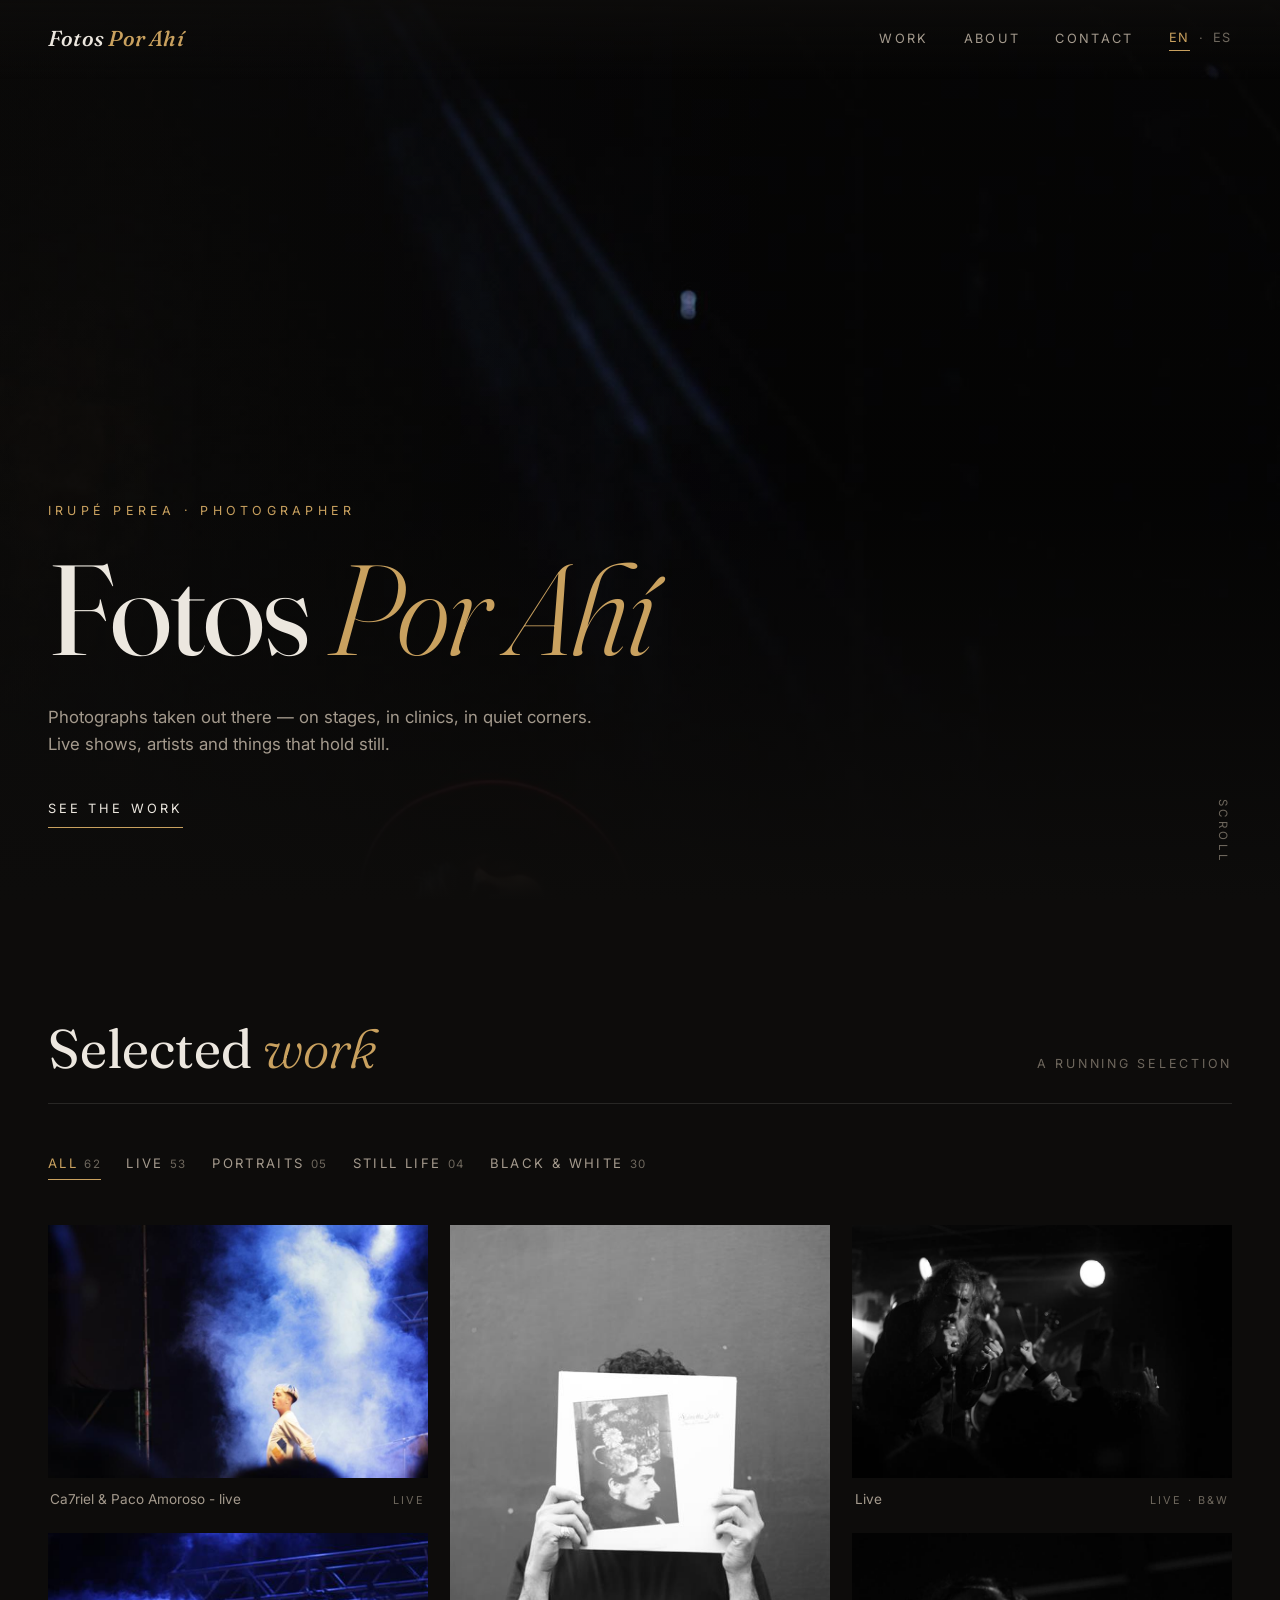
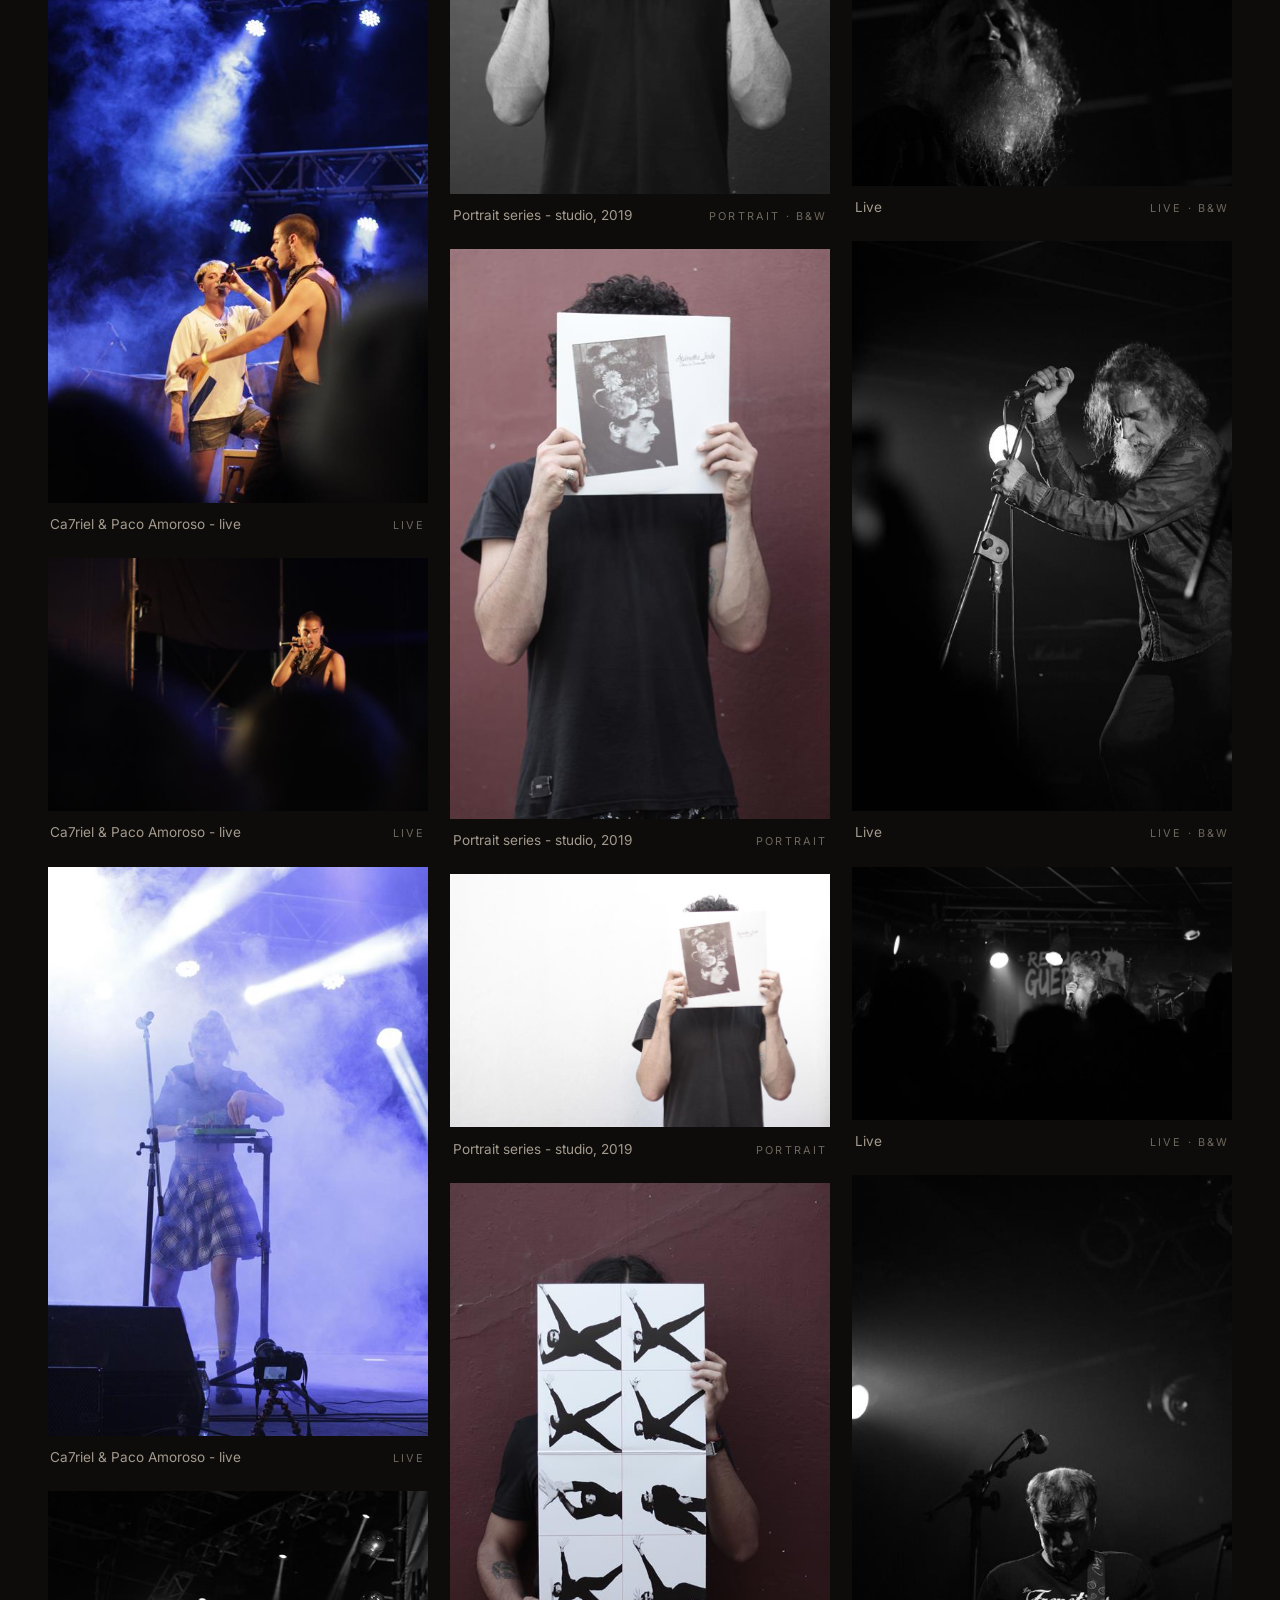
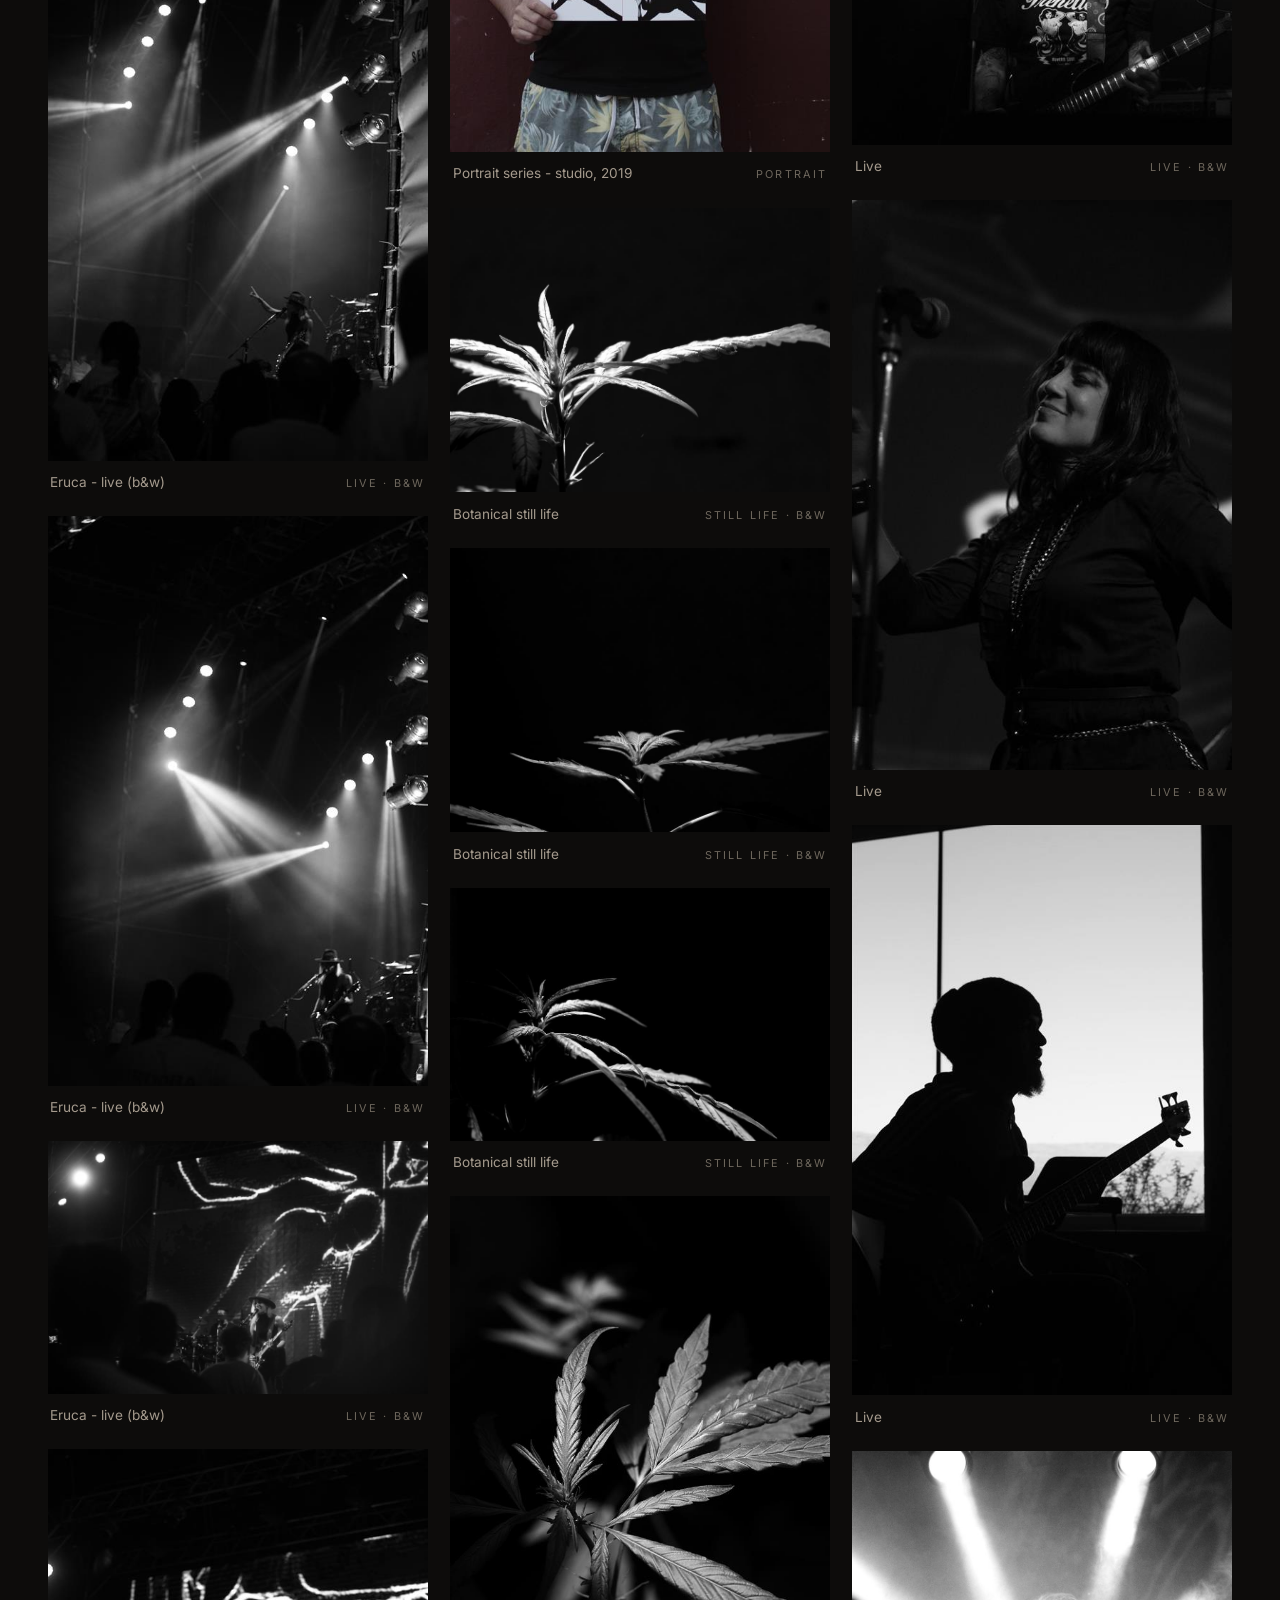
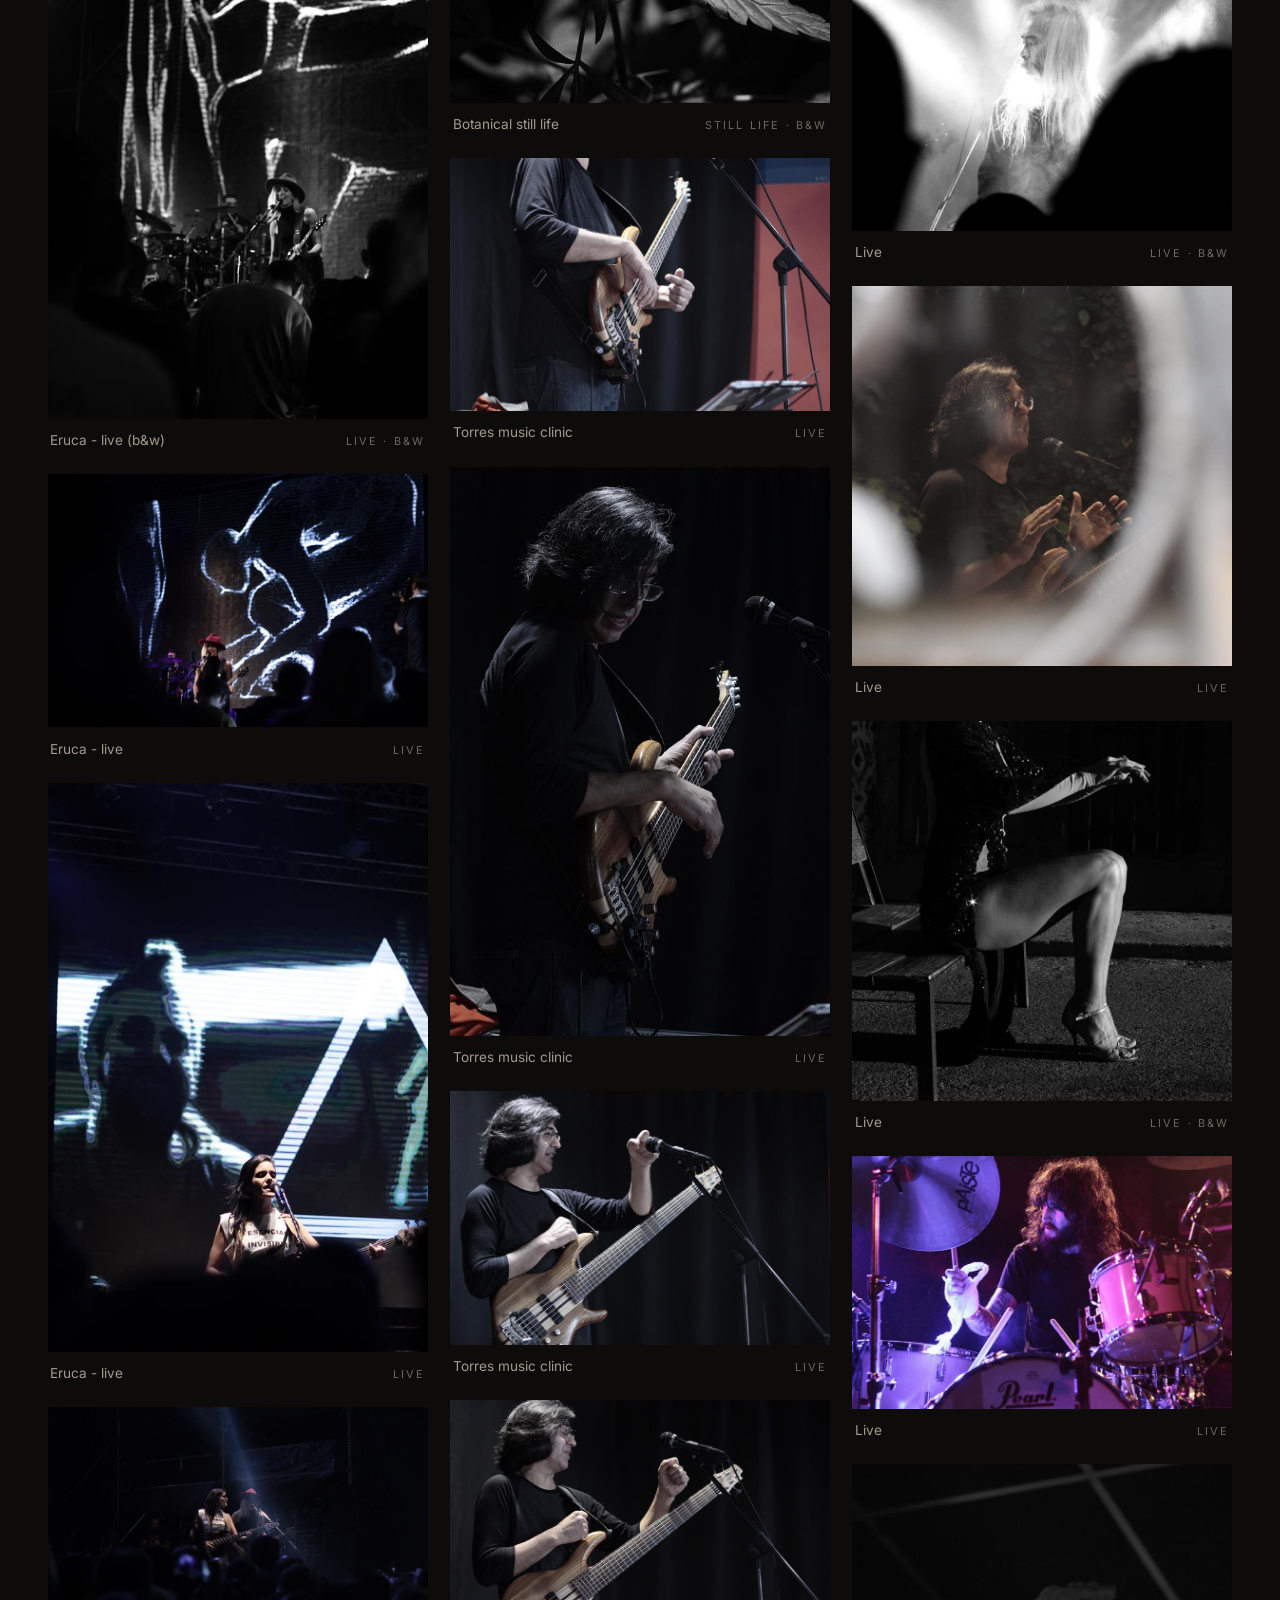
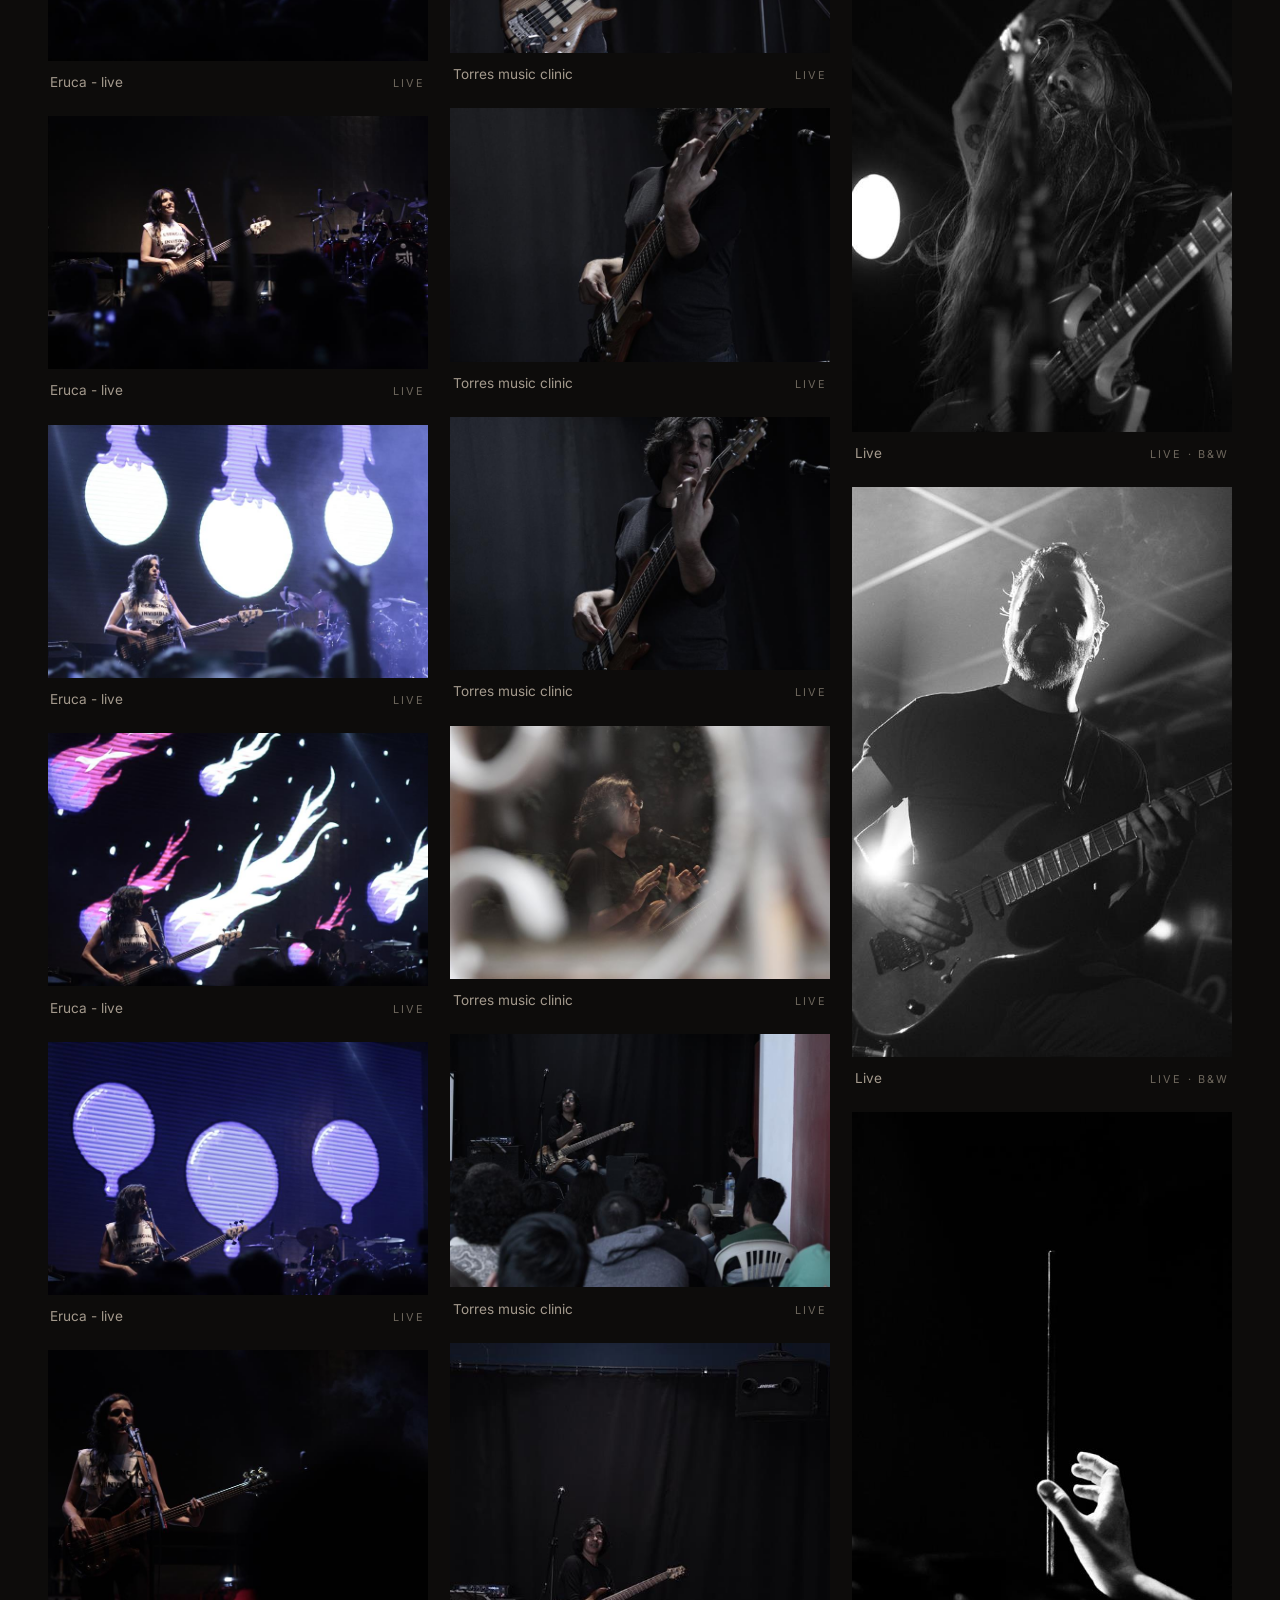
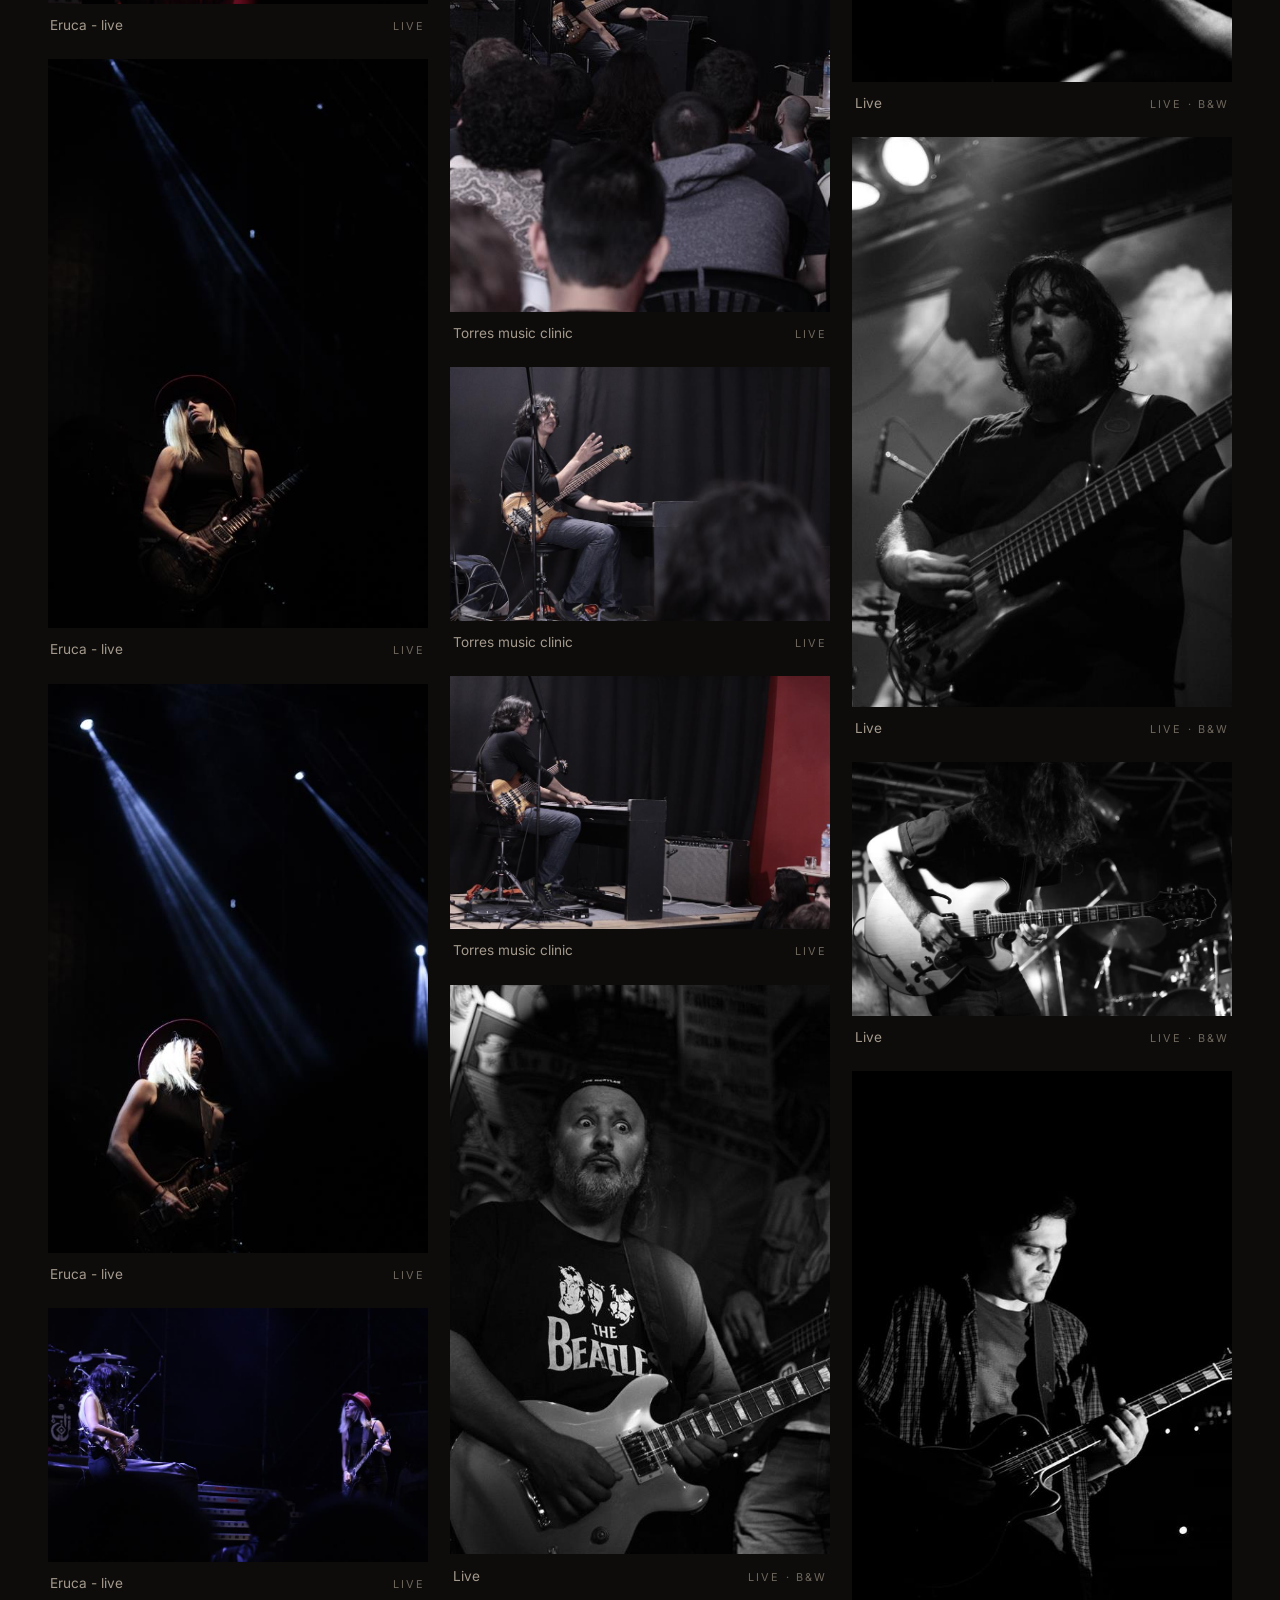
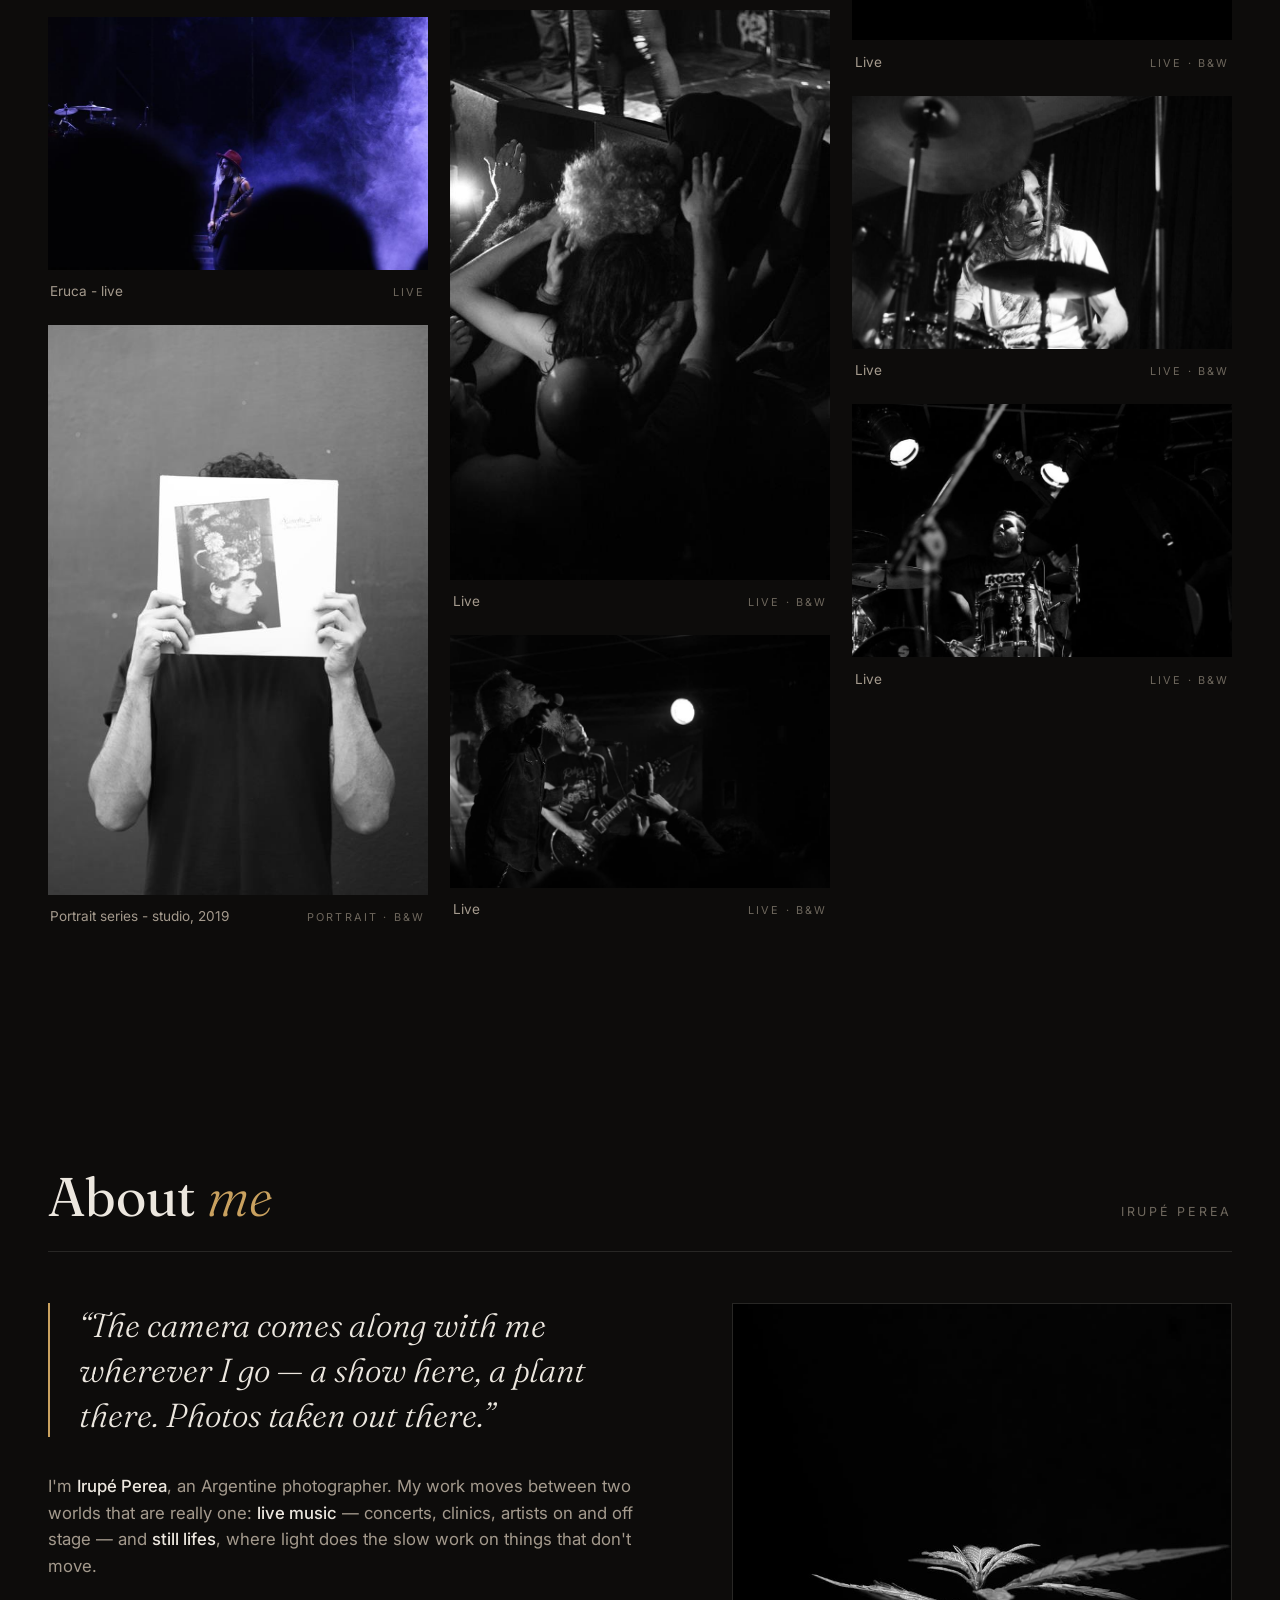
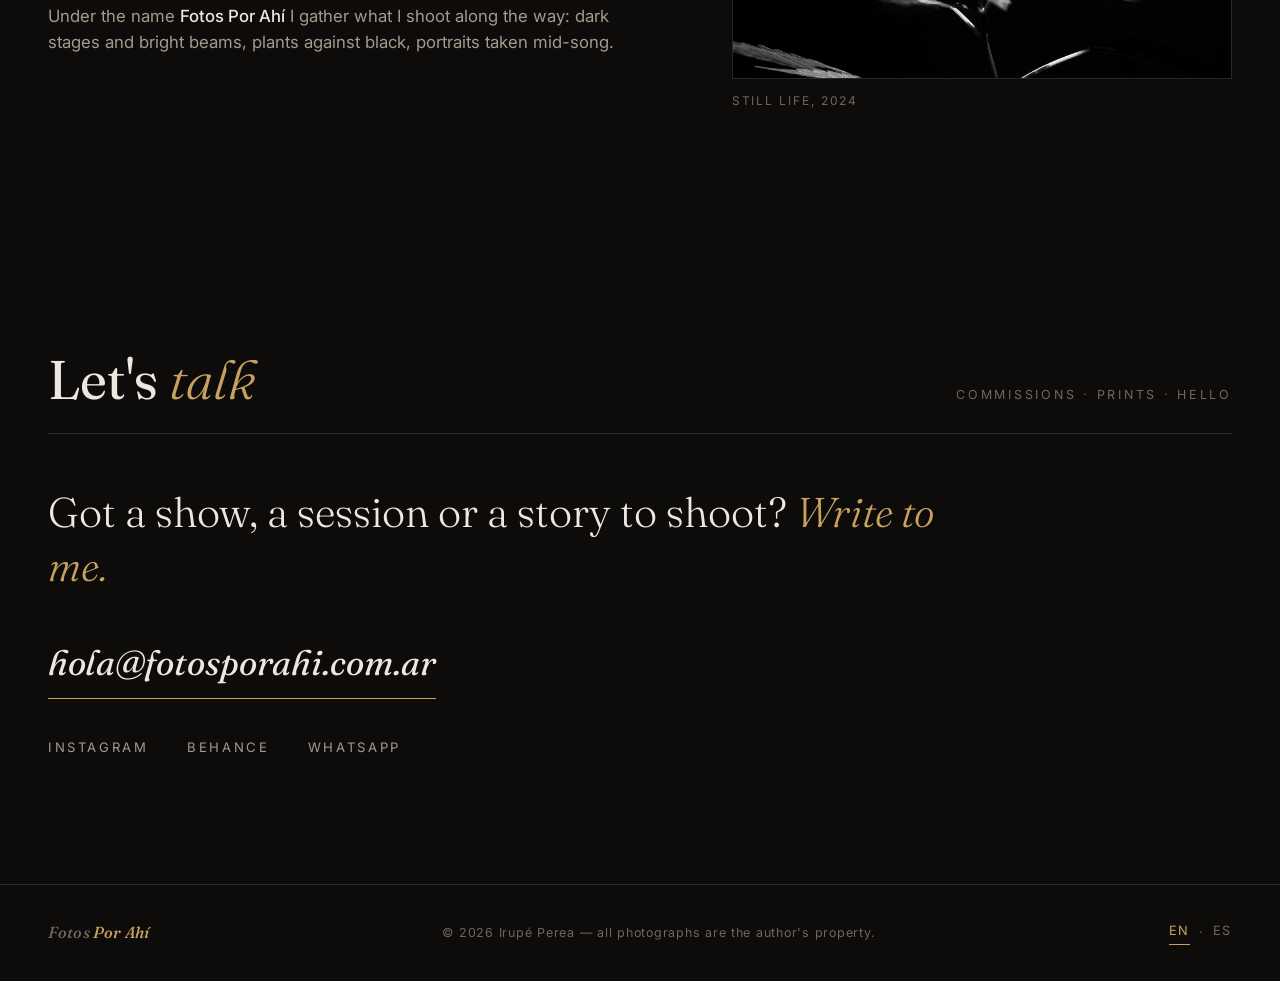
==== index.html @ afcae981 "Portfolio Fotos Por Ahi — sitio estatico bilingue (EN/ES-AR)" ====
<!DOCTYPE html>
<html lang="en">
<head>
  <meta charset="UTF-8">
  <meta name="viewport" content="width=device-width, initial-scale=1.0">

  <title>Fotos Por Ahí — Irupé Perea · Photography</title>
  <meta name="description" content="Portfolio of Irupé Perea, Argentine photographer. Live music, artists and still lifes — photographs taken out there.">
  <meta name="author" content="Irupé Perea">

  <!-- TODO(publish): replace USERNAME with the real GitHub username -->
  <link rel="canonical" href="https://USERNAME.github.io/fotos-por-ahi/">
  <link rel="alternate" hreflang="en" href="https://USERNAME.github.io/fotos-por-ahi/">
  <link rel="alternate" hreflang="es-ar" href="https://USERNAME.github.io/fotos-por-ahi/es/">
  <link rel="alternate" hreflang="x-default" href="https://USERNAME.github.io/fotos-por-ahi/">

  <meta property="og:type" content="website">
  <meta property="og:title" content="Fotos Por Ahí — Irupé Perea · Photography">
  <meta property="og:description" content="Live music, artists and still lifes — photographs taken out there.">
  <meta property="og:url" content="https://USERNAME.github.io/fotos-por-ahi/">
  <meta property="og:image" content="https://USERNAME.github.io/fotos-por-ahi/assets/og-image.jpg">
  <meta name="twitter:card" content="summary_large_image">

  <link rel="icon" type="image/svg+xml" href="assets/favicon.svg">
  <link rel="preconnect" href="https://fonts.googleapis.com">
  <link rel="preconnect" href="https://fonts.gstatic.com" crossorigin>
  <link href="https://fonts.googleapis.com/css2?family=Fraunces:ital,wght@0,300;0,400;0,500;1,300;1,400;1,500&family=Inter:wght@300;400;500&display=swap" rel="stylesheet">
  <link rel="stylesheet" href="css/style.css">
</head>
<body>

  <header class="site-header">
    <a class="wordmark" href="#top">Fotos <span>Por Ahí</span></a>
    <nav class="site-nav" aria-label="Main">
      <a class="nav-link" href="#work">Work</a>
      <a class="nav-link" href="#about">About</a>
      <a class="nav-link" href="#contact">Contact</a>
      <div class="lang-switch" aria-label="Language">
        <a href="#" class="active" aria-current="page">EN</a>
        <span class="sep">·</span>
        <a href="es/index.html">ES</a>
      </div>
    </nav>
  </header>

  <main id="top">

    <!-- ============ hero ============ -->
    <section class="hero">
      <div class="hero-photo">
        <img src="assets/photos/eruca-09.jpg" alt="Guitarist under a spotlight on a dark stage" fetchpriority="high">
      </div>
      <div class="hero-inner">
        <p class="hero-kicker">Irupé Perea · Photographer</p>
        <h1 class="hero-title">Fotos <em>Por Ahí</em></h1>
        <p class="hero-sub">
          Photographs taken out there — on stages, in clinics, in quiet corners.
          Live shows, artists and things that hold still.
        </p>
        <a class="hero-cta" href="#work">See the work</a>
      </div>
      <span class="scroll-cue">scroll</span>
    </section>

    <!-- ============ work ============ -->
    <section class="section" id="work">
      <div class="section-head reveal">
        <h2 class="section-title">Selected <em>work</em></h2>
        <span class="section-note">A running selection</span>
      </div>

      <div class="filters reveal" role="group" aria-label="Filter photos">
        <button data-filter="all" class="active">All<span class="count"></span></button>
        <button data-filter="live">Live<span class="count"></span></button>
        <button data-filter="portrait">Portraits<span class="count"></span></button>
        <button data-filter="still">Still life<span class="count"></span></button>
        <button data-filter="bw">Black &amp; white<span class="count"></span></button>
      </div>

      <div class="gallery" id="gallery"></div>
    </section>

    <!-- ============ about ============ -->
    <section class="section" id="about">
      <div class="section-head reveal">
        <h2 class="section-title">About <em>me</em></h2>
        <span class="section-note">Irupé Perea</span>
      </div>
      <div class="about-grid">
        <div class="about-text reveal">
          <blockquote class="about-quote">
            “The camera comes along with me wherever I go — a show here, a plant there.
            Photos taken out there.”
          </blockquote>
          <p>
            I'm <strong>Irupé Perea</strong>, an Argentine photographer. My work moves
            between two worlds that are really one: <strong>live music</strong> — concerts,
            clinics, artists on and off stage — and <strong>still lifes</strong>, where
            light does the slow work on things that don't move.
          </p>
          <p>
            Under the name <strong>Fotos Por Ahí</strong> I gather what I shoot along the
            way: dark stages and bright beams, plants against black, portraits taken
            mid-song.
          </p>
        </div>
        <figure class="about-photo reveal">
          <img src="assets/thumbs/estudio-07.jpg" alt="Plant study against a black background" loading="lazy">
          <figcaption>Still life, 2024</figcaption>
        </figure>
      </div>
    </section>

    <!-- ============ contact ============ -->
    <section class="section" id="contact">
      <div class="section-head reveal">
        <h2 class="section-title">Let's <em>talk</em></h2>
        <span class="section-note">Commissions · prints · hello</span>
      </div>
      <div class="contact-inner reveal">
        <!-- TODO: replace with the real email -->
        <p class="contact-lead">
          Got a show, a session or a story to shoot?
          <em>Write to me.</em>
        </p>
        <a class="contact-mail" href="mailto:hola@fotosporahi.com.ar">hola@fotosporahi.com.ar</a>
        <div class="social-links">
          <!-- TODO: replace with real profiles -->
          <a href="https://www.instagram.com/fotosporahi" target="_blank" rel="noopener">Instagram</a>
          <a href="#" rel="noopener">Behance</a>
          <a href="#" rel="noopener">WhatsApp</a>
        </div>
      </div>
    </section>

  </main>

  <footer class="site-footer">
    <span class="wordmark">Fotos <span>Por Ahí</span></span>
    <span>© 2026 Irupé Perea — all photographs are the author's property.</span>
    <span class="lang-switch">
      <a href="#" class="active" aria-current="page">EN</a>
      <span class="sep">·</span>
      <a href="es/index.html">ES</a>
    </span>
  </footer>

  <!-- ============ lightbox ============ -->
  <div class="lightbox" id="lightbox" role="dialog" aria-modal="true">
    <div class="lightbox-stage">
      <img src="" alt="">
    </div>
    <div class="lightbox-caption">
      <p class="lb-caption"></p>
      <p class="lb-counter"></p>
    </div>
    <button class="lb-close" type="button">×</button>
    <button class="lb-prev" type="button">←</button>
    <button class="lb-next" type="button">→</button>
  </div>

  <script>window.FPA_BASE = "assets/";</script>
  <script src="js/photos.js"></script>
  <script src="js/main.js"></script>
</body>
</html>
---- css/style.css ----
/* ============================================================
   Fotos Por Ahí — Irupé Perea
   Dark editorial portfolio · shared stylesheet (EN / ES)
   ============================================================ */

:root {
  --bg: #0d0c0b;
  --bg-soft: #151312;
  --ink: #ece7df;
  --ink-dim: #a49a8d;
  --ink-faint: #6e675d;
  --accent: #c9a15f;
  --line: rgba(236, 231, 223, 0.12);
  --serif: "Fraunces", Georgia, serif;
  --sans: "Inter", system-ui, sans-serif;
  --ease: cubic-bezier(0.22, 1, 0.36, 1);
}

* { margin: 0; padding: 0; box-sizing: border-box; }

html { scroll-behavior: smooth; }

body {
  background: var(--bg);
  color: var(--ink);
  font-family: var(--sans);
  font-size: 16px;
  line-height: 1.6;
  -webkit-font-smoothing: antialiased;
  overflow-x: hidden;
}

::selection { background: var(--accent); color: #0d0c0b; }

img { display: block; max-width: 100%; }

a { color: inherit; text-decoration: none; }

/* ---------- header ---------- */

.site-header {
  position: fixed;
  top: 0; left: 0; right: 0;
  z-index: 50;
  display: flex;
  align-items: center;
  justify-content: space-between;
  padding: 1.4rem 3rem;
  background: linear-gradient(to bottom, rgba(13, 12, 11, 0.92), rgba(13, 12, 11, 0));
  transition: background 0.4s var(--ease);
}

.site-header.scrolled {
  background: rgba(13, 12, 11, 0.94);
  backdrop-filter: blur(10px);
  border-bottom: 1px solid var(--line);
}

.wordmark {
  font-family: var(--serif);
  font-style: italic;
  font-weight: 500;
  font-size: 1.35rem;
  letter-spacing: 0.01em;
}

.wordmark span { color: var(--accent); }

.site-nav {
  display: flex;
  align-items: center;
  gap: 2.2rem;
}

.site-nav a.nav-link {
  font-size: 0.8rem;
  letter-spacing: 0.18em;
  text-transform: uppercase;
  color: var(--ink-dim);
  transition: color 0.25s;
}

.site-nav a.nav-link:hover { color: var(--ink); }

.lang-switch {
  display: flex;
  align-items: center;
  gap: 0.55rem;
  font-size: 0.8rem;
  letter-spacing: 0.12em;
}

.lang-switch a {
  color: var(--ink-faint);
  padding-bottom: 2px;
  border-bottom: 1px solid transparent;
  transition: color 0.25s, border-color 0.25s;
}

.lang-switch a.active {
  color: var(--accent);
  border-bottom-color: var(--accent);
}

.lang-switch a:hover { color: var(--ink); }

.lang-switch .sep { color: var(--ink-faint); }

/* ---------- hero ---------- */

.hero {
  position: relative;
  min-height: 100vh;
  display: flex;
  align-items: flex-end;
  overflow: hidden;
}

.hero-photo {
  position: absolute;
  inset: 0;
}

.hero-photo img {
  width: 100%;
  height: 100%;
  object-fit: cover;
  object-position: center 28%;
  opacity: 0.85;
}

.hero-photo::after {
  content: "";
  position: absolute;
  inset: 0;
  background:
    linear-gradient(to top, var(--bg) 0%, rgba(13, 12, 11, 0.25) 45%, rgba(13, 12, 11, 0.35) 100%),
    linear-gradient(to right, rgba(13, 12, 11, 0.55) 0%, rgba(13, 12, 11, 0) 60%);
}

.hero-inner {
  position: relative;
  z-index: 2;
  padding: 0 3rem 4.5rem;
  max-width: 1400px;
}

.hero-kicker {
  font-size: 0.78rem;
  letter-spacing: 0.34em;
  text-transform: uppercase;
  color: var(--accent);
  margin-bottom: 1.6rem;
}

.hero-title {
  font-family: var(--serif);
  font-weight: 400;
  font-size: clamp(3.4rem, 10vw, 8.2rem);
  line-height: 0.98;
  letter-spacing: -0.015em;
}

.hero-title em {
  font-style: italic;
  font-weight: 300;
  color: var(--accent);
}

.hero-sub {
  margin-top: 2rem;
  max-width: 34rem;
  color: var(--ink-dim);
  font-size: 1.05rem;
}

.hero-cta {
  display: inline-block;
  margin-top: 2.6rem;
  font-size: 0.8rem;
  letter-spacing: 0.24em;
  text-transform: uppercase;
  color: var(--ink);
  border-bottom: 1px solid var(--accent);
  padding-bottom: 0.45rem;
  transition: color 0.3s, letter-spacing 0.3s;
}

.hero-cta:hover { color: var(--accent); letter-spacing: 0.3em; }

.scroll-cue {
  position: absolute;
  z-index: 2;
  bottom: 2.2rem;
  right: 3rem;
  font-size: 0.72rem;
  letter-spacing: 0.3em;
  text-transform: uppercase;
  color: var(--ink-faint);
  writing-mode: vertical-rl;
}

/* ---------- sections ---------- */

.section { padding: 7.5rem 3rem; }

.section-head {
  display: flex;
  align-items: baseline;
  justify-content: space-between;
  gap: 2rem;
  margin-bottom: 3.2rem;
  border-bottom: 1px solid var(--line);
  padding-bottom: 1.6rem;
}

.section-title {
  font-family: var(--serif);
  font-weight: 400;
  font-size: clamp(2rem, 4.5vw, 3.4rem);
  line-height: 1.05;
}

.section-title em { font-style: italic; color: var(--accent); font-weight: 300; }

.section-note {
  font-size: 0.78rem;
  letter-spacing: 0.22em;
  text-transform: uppercase;
  color: var(--ink-faint);
  white-space: nowrap;
}

/* ---------- gallery filters ---------- */

.filters {
  display: flex;
  flex-wrap: wrap;
  gap: 1.6rem;
  margin-bottom: 2.8rem;
}

.filters button {
  background: none;
  border: none;
  cursor: pointer;
  font-family: var(--sans);
  font-size: 0.82rem;
  letter-spacing: 0.18em;
  text-transform: uppercase;
  color: var(--ink-dim);
  padding: 0 0 0.5rem;
  border-bottom: 1px solid transparent;
  transition: color 0.25s, border-color 0.25s;
}

.filters button:hover { color: var(--ink); }

.filters button.active {
  color: var(--accent);
  border-bottom-color: var(--accent);
}

.filters .count {
  color: var(--ink-faint);
  font-size: 0.72rem;
  letter-spacing: 0.1em;
  margin-left: 0.4rem;
}

/* ---------- masonry gallery ---------- */

.gallery {
  columns: 3;
  column-gap: 1.4rem;
}

@media (max-width: 1000px) { .gallery { columns: 2; } }
@media (max-width: 620px)  { .gallery { columns: 1; column-gap: 1rem; } }

.photo-card {
  break-inside: avoid;
  margin-bottom: 1.4rem;
  position: relative;
  cursor: pointer;
  opacity: 0;
  transform: translateY(24px);
  transition: opacity 0.7s var(--ease), transform 0.7s var(--ease);
}

.photo-card.visible { opacity: 1; transform: none; }

.photo-card.hidden { display: none; }

.photo-card img {
  width: 100%;
  transition: filter 0.5s var(--ease), transform 0.7s var(--ease);
}

.photo-card:hover img {
  filter: brightness(1.12);
}

.photo-card .meta {
  display: flex;
  justify-content: space-between;
  align-items: baseline;
  gap: 1rem;
  padding: 0.7rem 0.15rem 0;
}

.photo-card .caption {
  font-size: 0.85rem;
  color: var(--ink-dim);
  transition: color 0.25s;
}

.photo-card:hover .caption { color: var(--ink); }

.photo-card .tag {
  font-size: 0.68rem;
  letter-spacing: 0.2em;
  text-transform: uppercase;
  color: var(--ink-faint);
  white-space: nowrap;
}

/* ---------- about ---------- */

.about-grid {
  display: grid;
  grid-template-columns: 1.1fr 0.9fr;
  gap: 4.5rem;
  align-items: start;
}

.about-text p {
  color: var(--ink-dim);
  font-size: 1.05rem;
  margin-bottom: 1.4rem;
  max-width: 38rem;
}

.about-text p strong { color: var(--ink); font-weight: 500; }

.about-quote {
  font-family: var(--serif);
  font-style: italic;
  font-weight: 300;
  font-size: clamp(1.5rem, 2.6vw, 2.1rem);
  line-height: 1.35;
  color: var(--ink);
  border-left: 2px solid var(--accent);
  padding-left: 1.8rem;
  margin-bottom: 2.2rem;
}

.about-photo {
  position: relative;
}

.about-photo img {
  width: 100%;
  border: 1px solid var(--line);
}

.about-photo figcaption {
  margin-top: 0.8rem;
  font-size: 0.75rem;
  letter-spacing: 0.16em;
  text-transform: uppercase;
  color: var(--ink-faint);
}

/* ---------- contact ---------- */

.contact-inner { max-width: 900px; }

.contact-lead {
  font-family: var(--serif);
  font-weight: 300;
  font-size: clamp(1.6rem, 3.4vw, 2.6rem);
  line-height: 1.3;
  margin-bottom: 2.6rem;
}

.contact-lead em { font-style: italic; color: var(--accent); }

.contact-mail {
  display: inline-block;
  font-family: var(--serif);
  font-size: clamp(1.4rem, 3vw, 2.2rem);
  font-style: italic;
  color: var(--ink);
  border-bottom: 1px solid var(--accent);
  padding-bottom: 0.4rem;
  margin-bottom: 2.4rem;
  transition: color 0.3s;
}

.contact-mail:hover { color: var(--accent); }

.social-links {
  display: flex;
  gap: 2.4rem;
  flex-wrap: wrap;
}

.social-links a {
  font-size: 0.82rem;
  letter-spacing: 0.2em;
  text-transform: uppercase;
  color: var(--ink-dim);
  border-bottom: 1px solid transparent;
  padding-bottom: 0.3rem;
  transition: color 0.25s, border-color 0.25s;
}

.social-links a:hover { color: var(--accent); border-bottom-color: var(--accent); }

/* ---------- footer ---------- */

.site-footer {
  border-top: 1px solid var(--line);
  padding: 2.2rem 3rem;
  display: flex;
  justify-content: space-between;
  align-items: center;
  gap: 1rem;
  flex-wrap: wrap;
  font-size: 0.78rem;
  color: var(--ink-faint);
  letter-spacing: 0.06em;
}

.site-footer .wordmark { font-size: 1rem; }

/* ---------- lightbox ---------- */

.lightbox {
  position: fixed;
  inset: 0;
  z-index: 100;
  background: rgba(8, 7, 6, 0.96);
  display: flex;
  flex-direction: column;
  align-items: center;
  justify-content: center;
  opacity: 0;
  visibility: hidden;
  transition: opacity 0.35s var(--ease), visibility 0.35s;
}

.lightbox.open { opacity: 1; visibility: visible; }

.lightbox-stage {
  position: relative;
  max-width: min(92vw, 1300px);
  max-height: 78vh;
  display: flex;
  align-items: center;
  justify-content: center;
}

.lightbox-stage img {
  max-width: 100%;
  max-height: 78vh;
  width: auto;
  height: auto;
  box-shadow: 0 30px 80px rgba(0, 0, 0, 0.6);
  opacity: 0;
  transform: scale(0.985);
  transition: opacity 0.3s var(--ease), transform 0.3s var(--ease);
}

.lightbox-stage img.ready { opacity: 1; transform: none; }

.lightbox-caption {
  margin-top: 1.4rem;
  text-align: center;
  max-width: 720px;
}

.lightbox-caption .lb-caption {
  font-family: var(--serif);
  font-style: italic;
  font-size: 1.05rem;
  color: var(--ink);
}

.lightbox-caption .lb-counter {
  margin-top: 0.5rem;
  font-size: 0.72rem;
  letter-spacing: 0.28em;
  color: var(--ink-faint);
}

.lightbox button {
  position: fixed;
  background: none;
  border: none;
  cursor: pointer;
  color: var(--ink-dim);
  font-family: var(--sans);
  transition: color 0.25s;
  z-index: 101;
}

.lightbox button:hover { color: var(--ink); }

.lb-close {
  top: 1.4rem;
  right: 2rem;
  font-size: 1.9rem;
  line-height: 1;
  padding: 0.4rem;
}

.lb-prev,
.lb-next {
  top: 50%;
  transform: translateY(-50%);
  font-size: 2.2rem;
  line-height: 1;
  padding: 1.2rem;
}

.lb-prev { left: 1rem; }
.lb-next { right: 1rem; }

/* ---------- reveal helper ---------- */

.reveal {
  opacity: 0;
  transform: translateY(28px);
  transition: opacity 0.8s var(--ease), transform 0.8s var(--ease);
}

.reveal.visible { opacity: 1; transform: none; }

@media (prefers-reduced-motion: reduce) {
  .reveal, .photo-card { opacity: 1 !important; transform: none !important; transition: none !important; }
  html { scroll-behavior: auto; }
}

/* ---------- responsive ---------- */

@media (max-width: 800px) {
  .site-header { padding: 1.1rem 1.4rem; }
  .site-nav { gap: 1.2rem; }
  .site-nav a.nav-link { display: none; }
  .hero-inner { padding: 0 1.4rem 4rem; }
  .scroll-cue { display: none; }
  .section { padding: 5rem 1.4rem; }
  .section-head { flex-direction: column; gap: 0.6rem; }
  .about-grid { grid-template-columns: 1fr; gap: 2.6rem; }
  .site-footer { padding: 1.8rem 1.4rem; flex-direction: column; text-align: center; }
  .lb-prev, .lb-next { font-size: 1.6rem; padding: 0.8rem; }
}
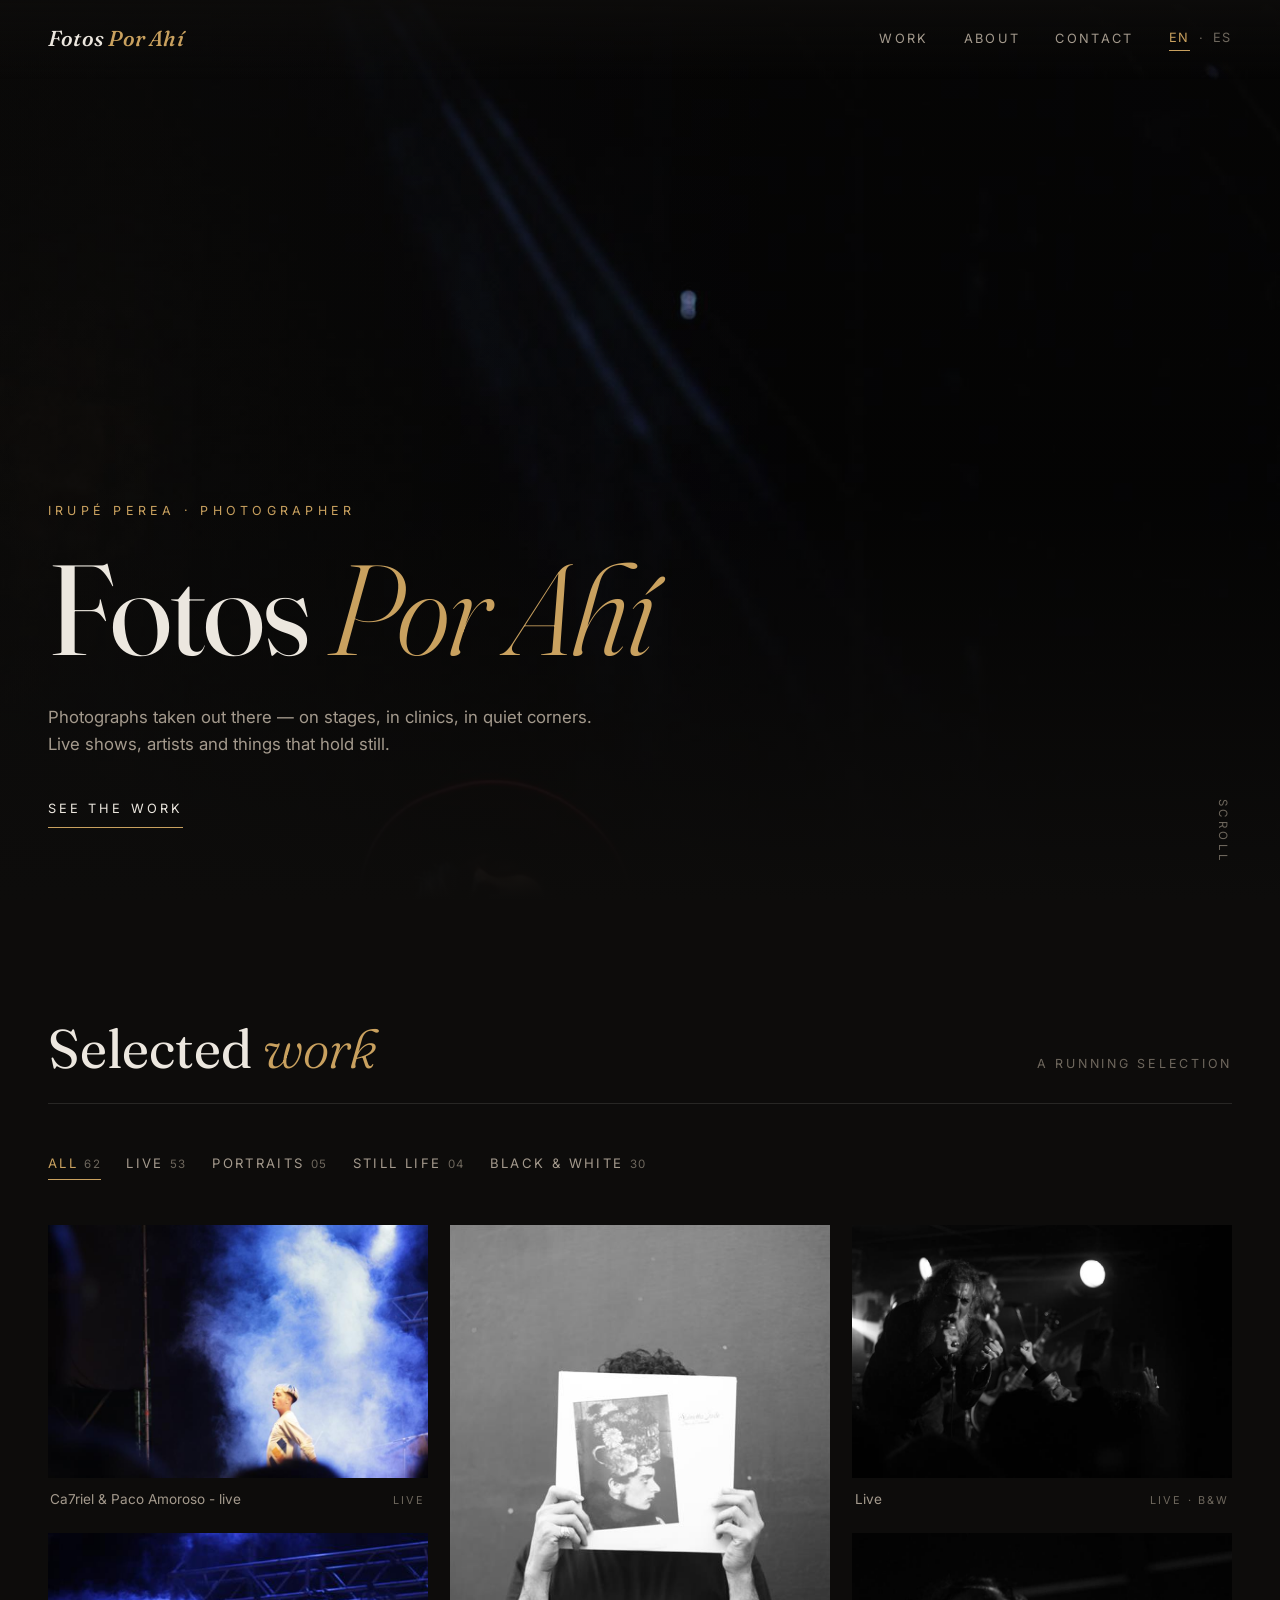
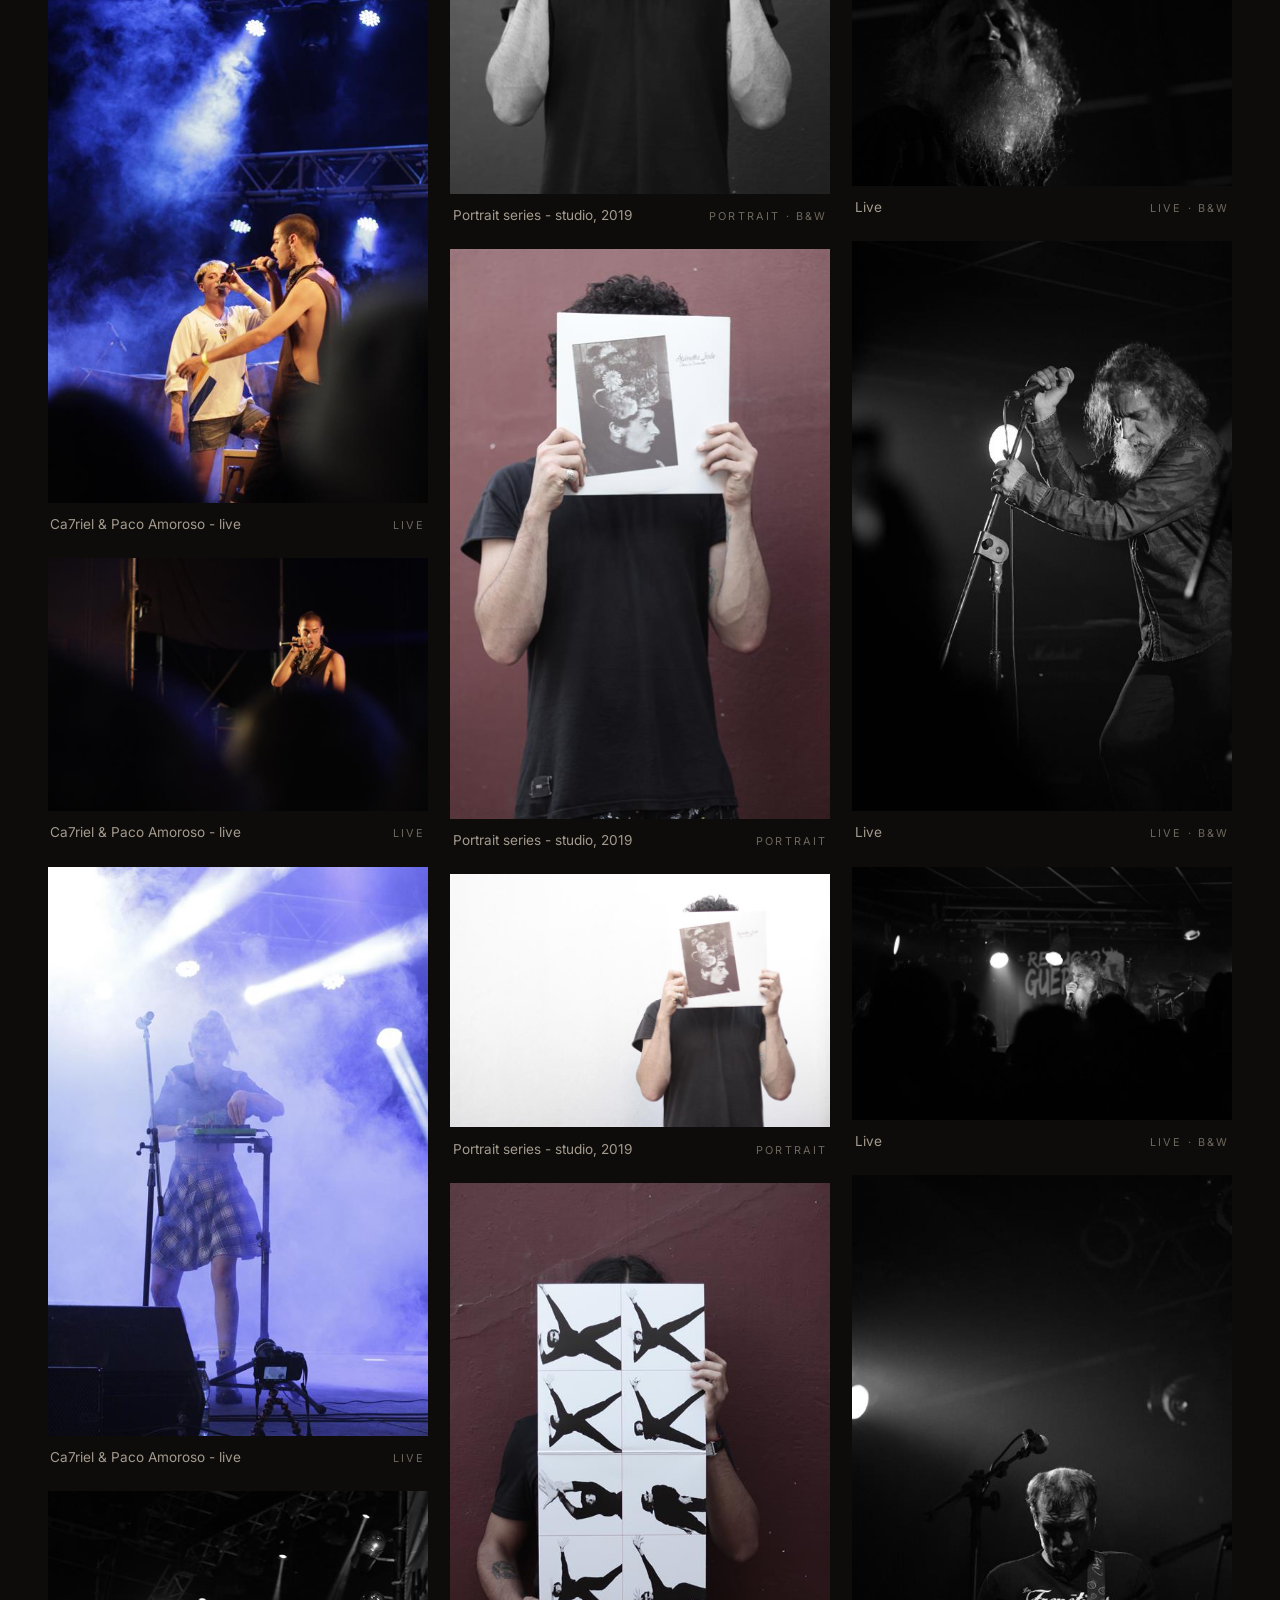
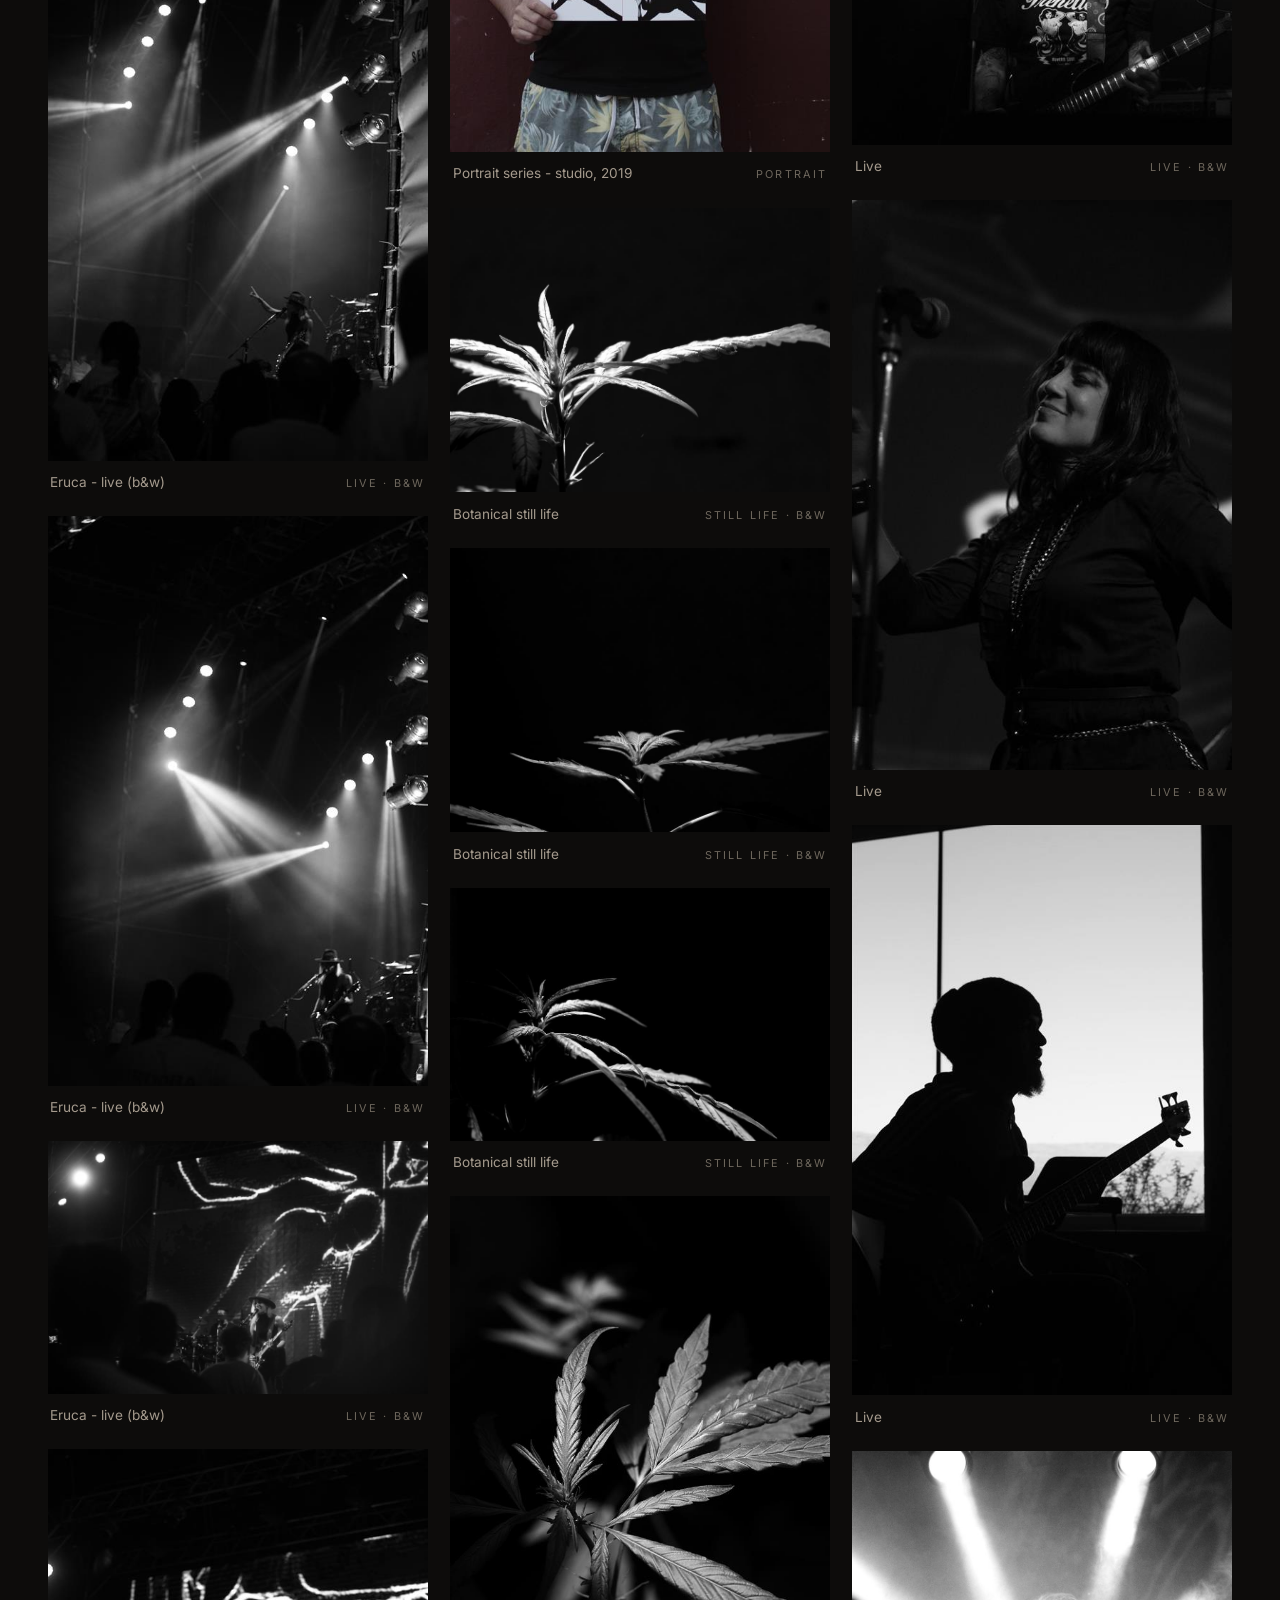
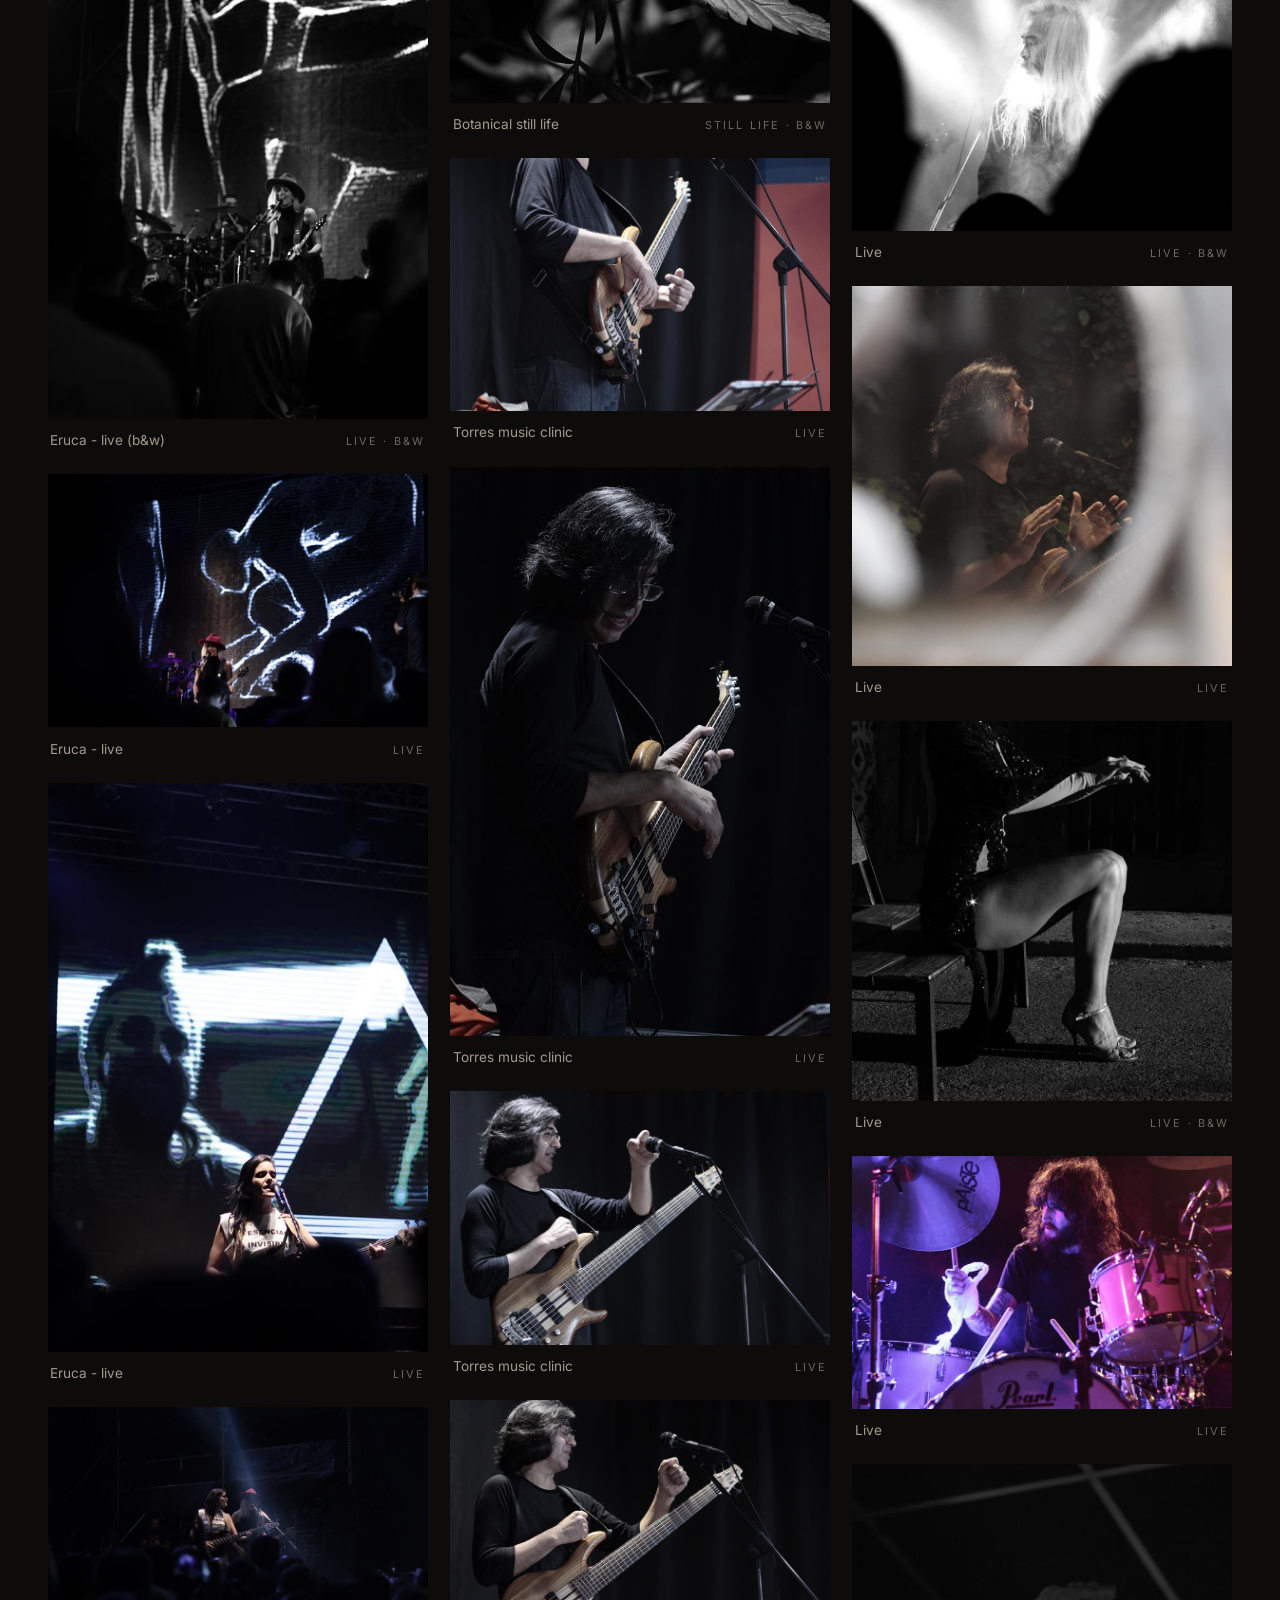
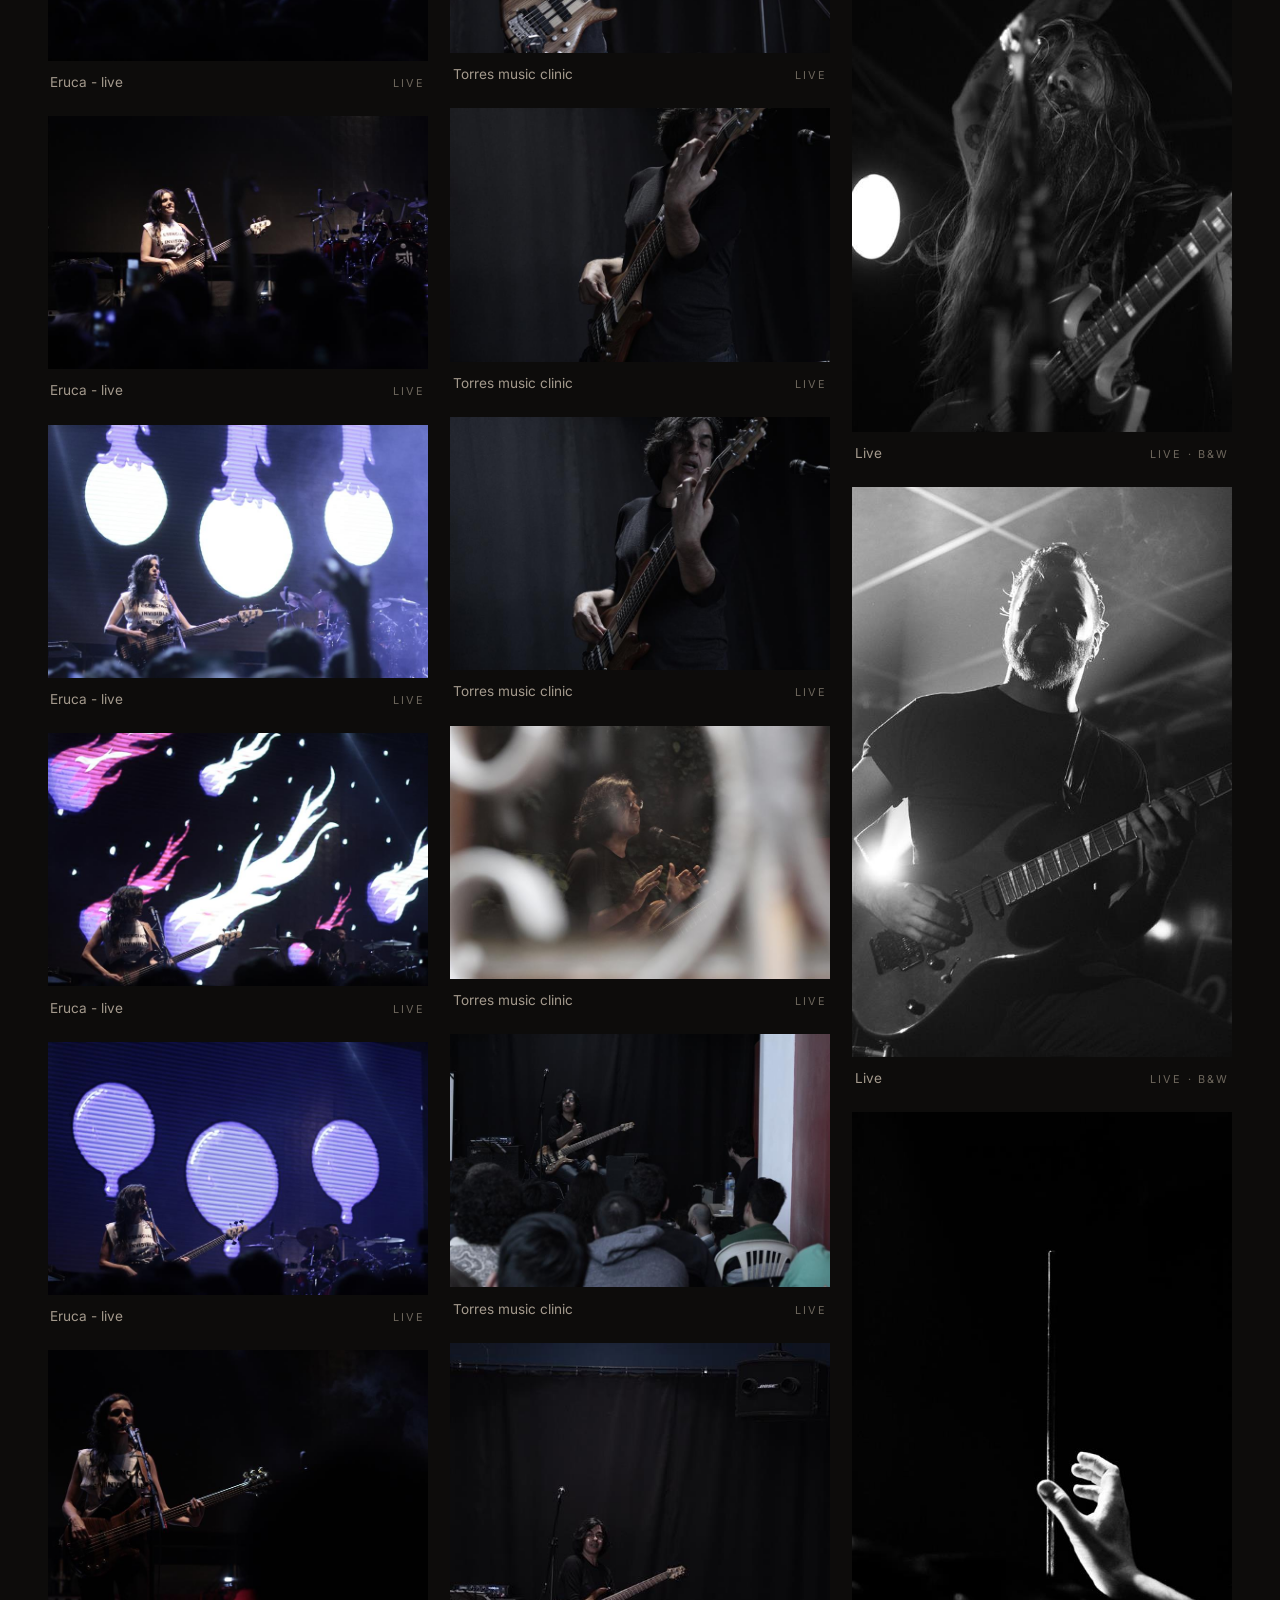
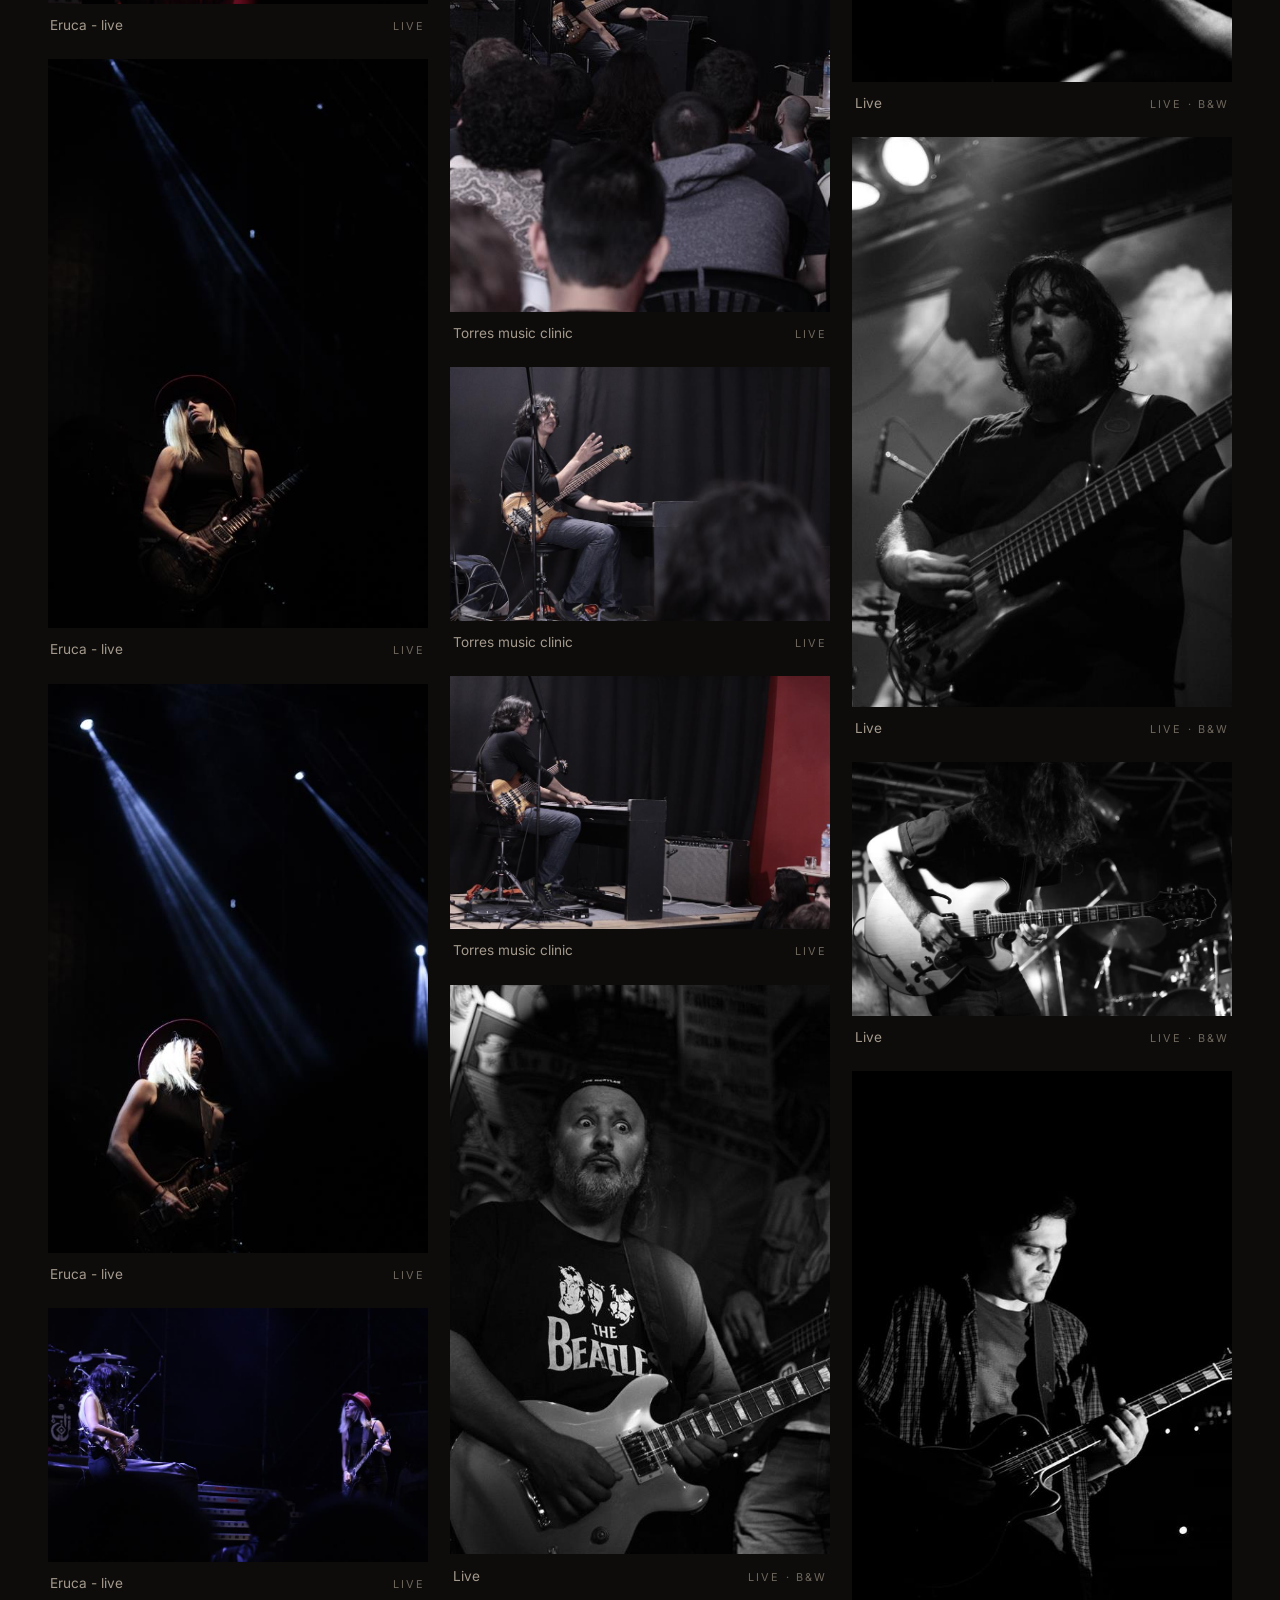
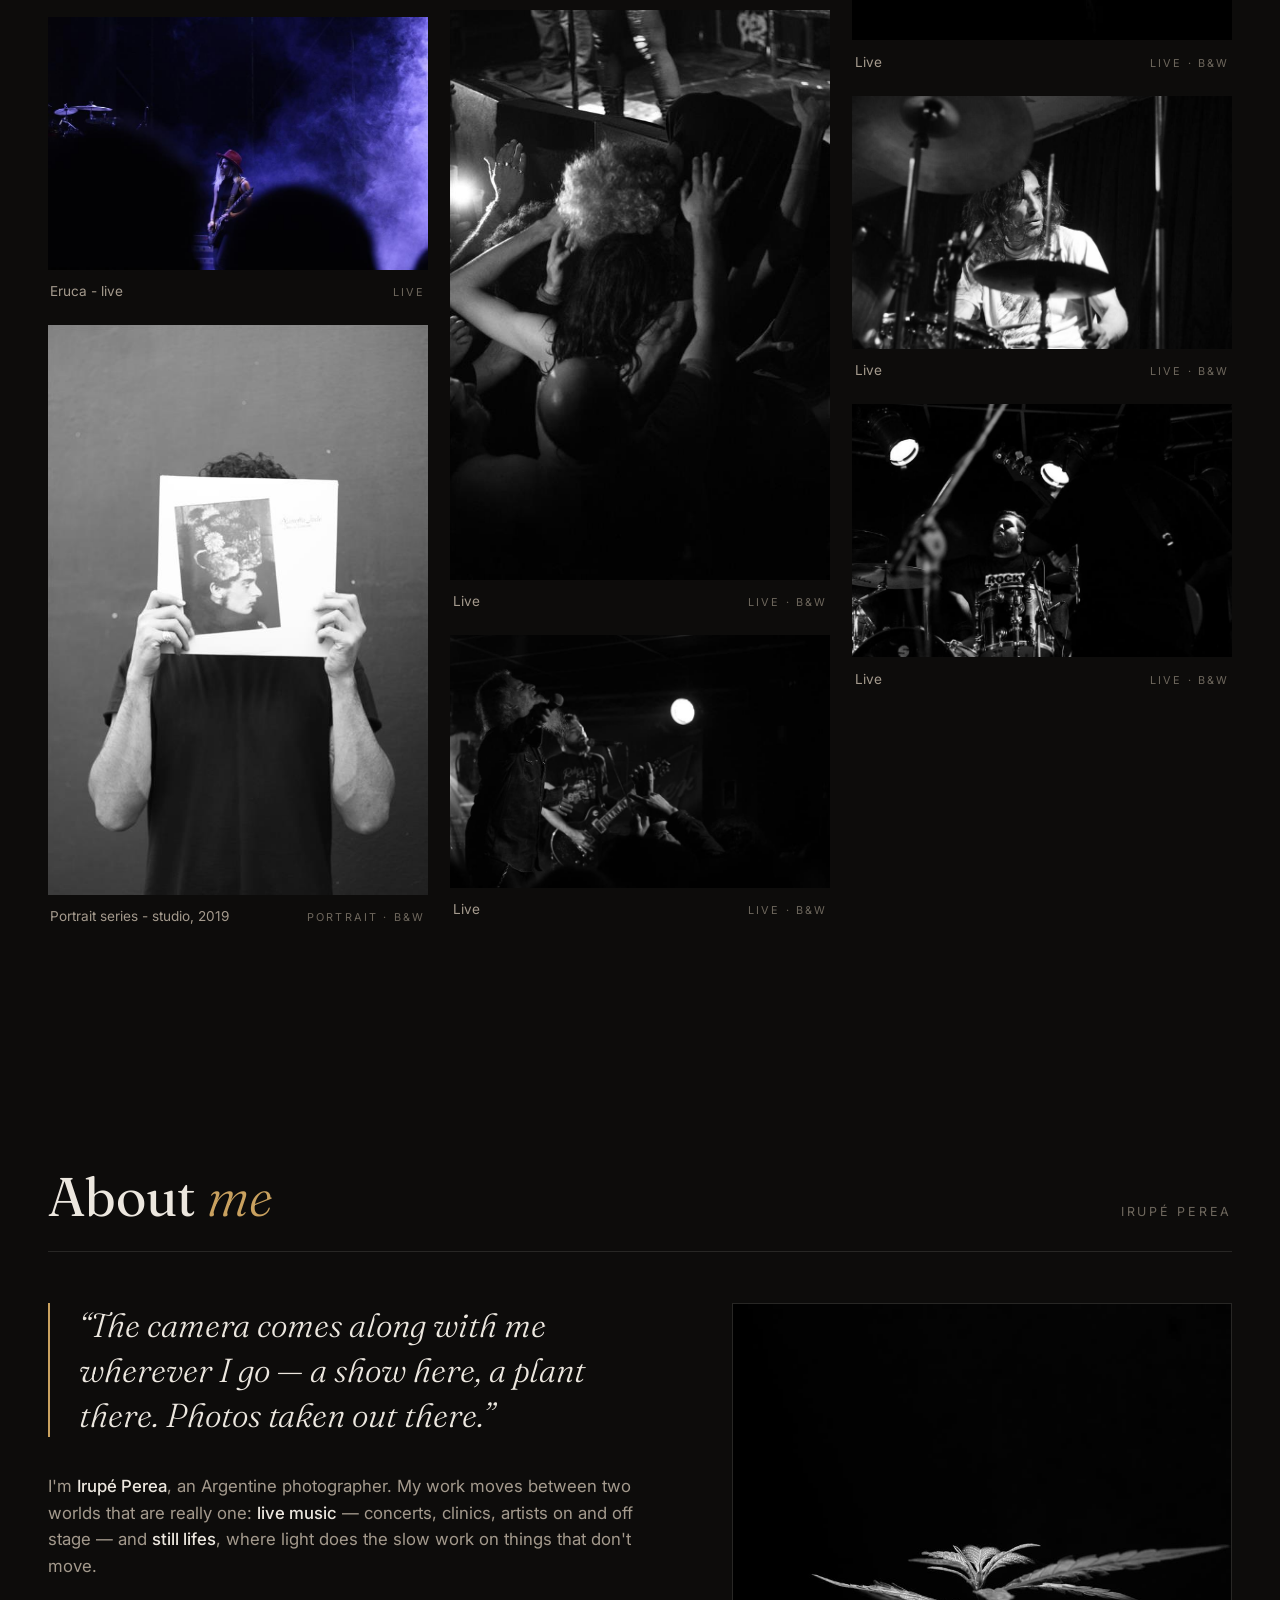
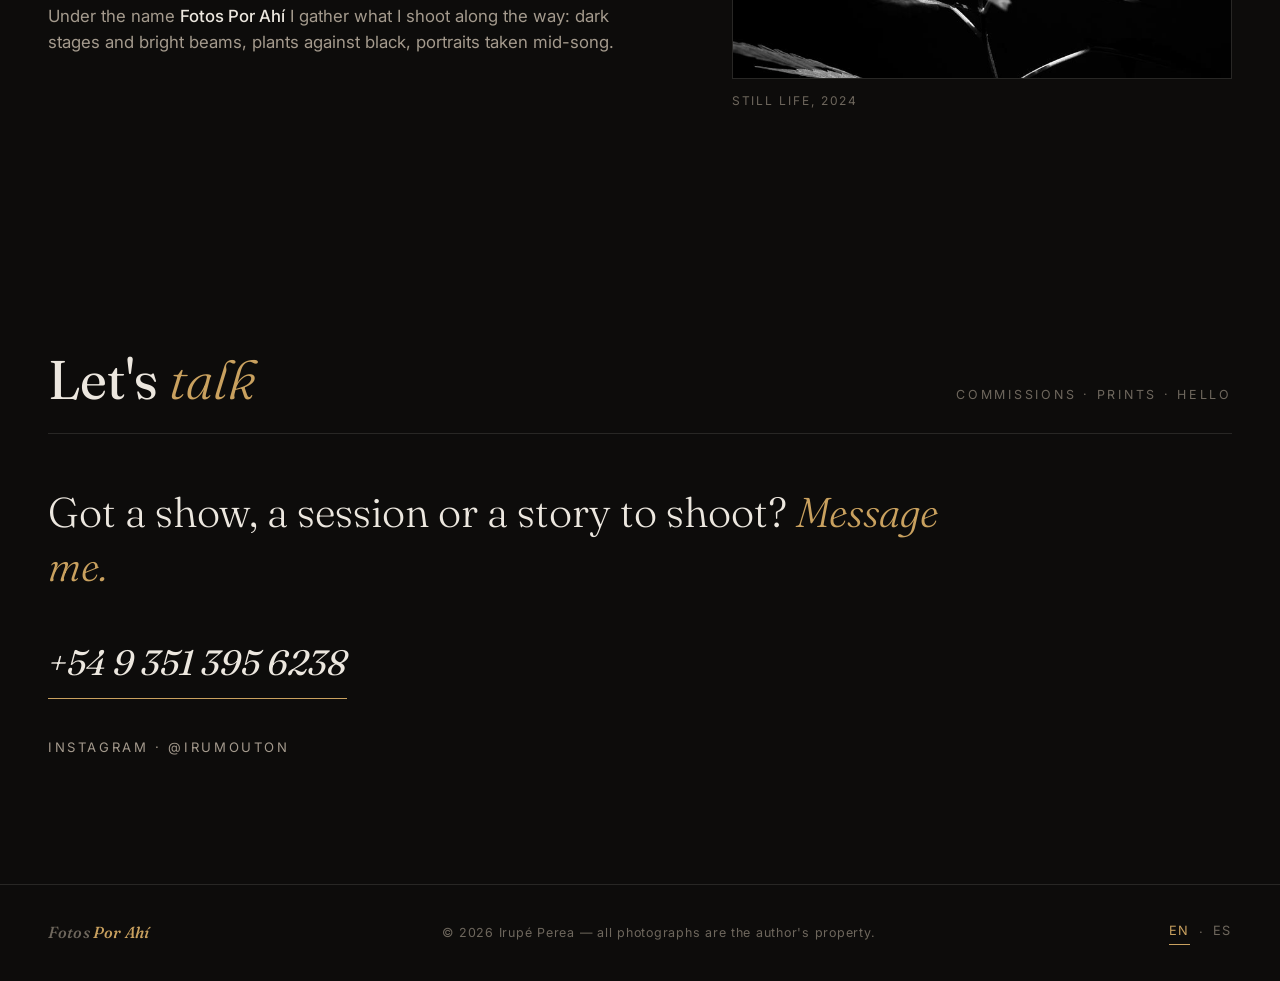
==== commit aec00737: "Contacto real: WhatsApp Business + Instagram @irumouton" ====
--- a/index.html
+++ b/index.html
@@ -8,17 +8,16 @@
   <meta name="description" content="Portfolio of Irupé Perea, Argentine photographer. Live music, artists and still lifes — photographs taken out there.">
   <meta name="author" content="Irupé Perea">
 
-  <!-- TODO(publish): replace USERNAME with the real GitHub username -->
-  <link rel="canonical" href="https://USERNAME.github.io/fotos-por-ahi/">
-  <link rel="alternate" hreflang="en" href="https://USERNAME.github.io/fotos-por-ahi/">
-  <link rel="alternate" hreflang="es-ar" href="https://USERNAME.github.io/fotos-por-ahi/es/">
-  <link rel="alternate" hreflang="x-default" href="https://USERNAME.github.io/fotos-por-ahi/">
+  <link rel="canonical" href="https://fotosporahi.github.io/fotos-por-ahi/">
+  <link rel="alternate" hreflang="en" href="https://fotosporahi.github.io/fotos-por-ahi/">
+  <link rel="alternate" hreflang="es-ar" href="https://fotosporahi.github.io/fotos-por-ahi/es/">
+  <link rel="alternate" hreflang="x-default" href="https://fotosporahi.github.io/fotos-por-ahi/">
 
   <meta property="og:type" content="website">
   <meta property="og:title" content="Fotos Por Ahí — Irupé Perea · Photography">
   <meta property="og:description" content="Live music, artists and still lifes — photographs taken out there.">
-  <meta property="og:url" content="https://USERNAME.github.io/fotos-por-ahi/">
-  <meta property="og:image" content="https://USERNAME.github.io/fotos-por-ahi/assets/og-image.jpg">
+  <meta property="og:url" content="https://fotosporahi.github.io/fotos-por-ahi/">
+  <meta property="og:image" content="https://fotosporahi.github.io/fotos-por-ahi/assets/og-image.jpg">
   <meta name="twitter:card" content="summary_large_image">
 
   <link rel="icon" type="image/svg+xml" href="assets/favicon.svg">
@@ -118,17 +117,13 @@
         <span class="section-note">Commissions · prints · hello</span>
       </div>
       <div class="contact-inner reveal">
-        <!-- TODO: replace with the real email -->
         <p class="contact-lead">
           Got a show, a session or a story to shoot?
-          <em>Write to me.</em>
+          <em>Message me.</em>
         </p>
-        <a class="contact-mail" href="mailto:hola@fotosporahi.com.ar">hola@fotosporahi.com.ar</a>
+        <a class="contact-mail" href="https://wa.me/5493513956238?text=Hi!%20I%20saw%20your%20portfolio%20and%20would%20like%20to%20get%20in%20touch" target="_blank" rel="noopener">+54 9 351 395 6238</a>
         <div class="social-links">
-          <!-- TODO: replace with real profiles -->
-          <a href="https://www.instagram.com/fotosporahi" target="_blank" rel="noopener">Instagram</a>
-          <a href="#" rel="noopener">Behance</a>
-          <a href="#" rel="noopener">WhatsApp</a>
+          <a href="https://www.instagram.com/irumouton" target="_blank" rel="noopener">Instagram · @irumouton</a>
         </div>
       </div>
     </section>
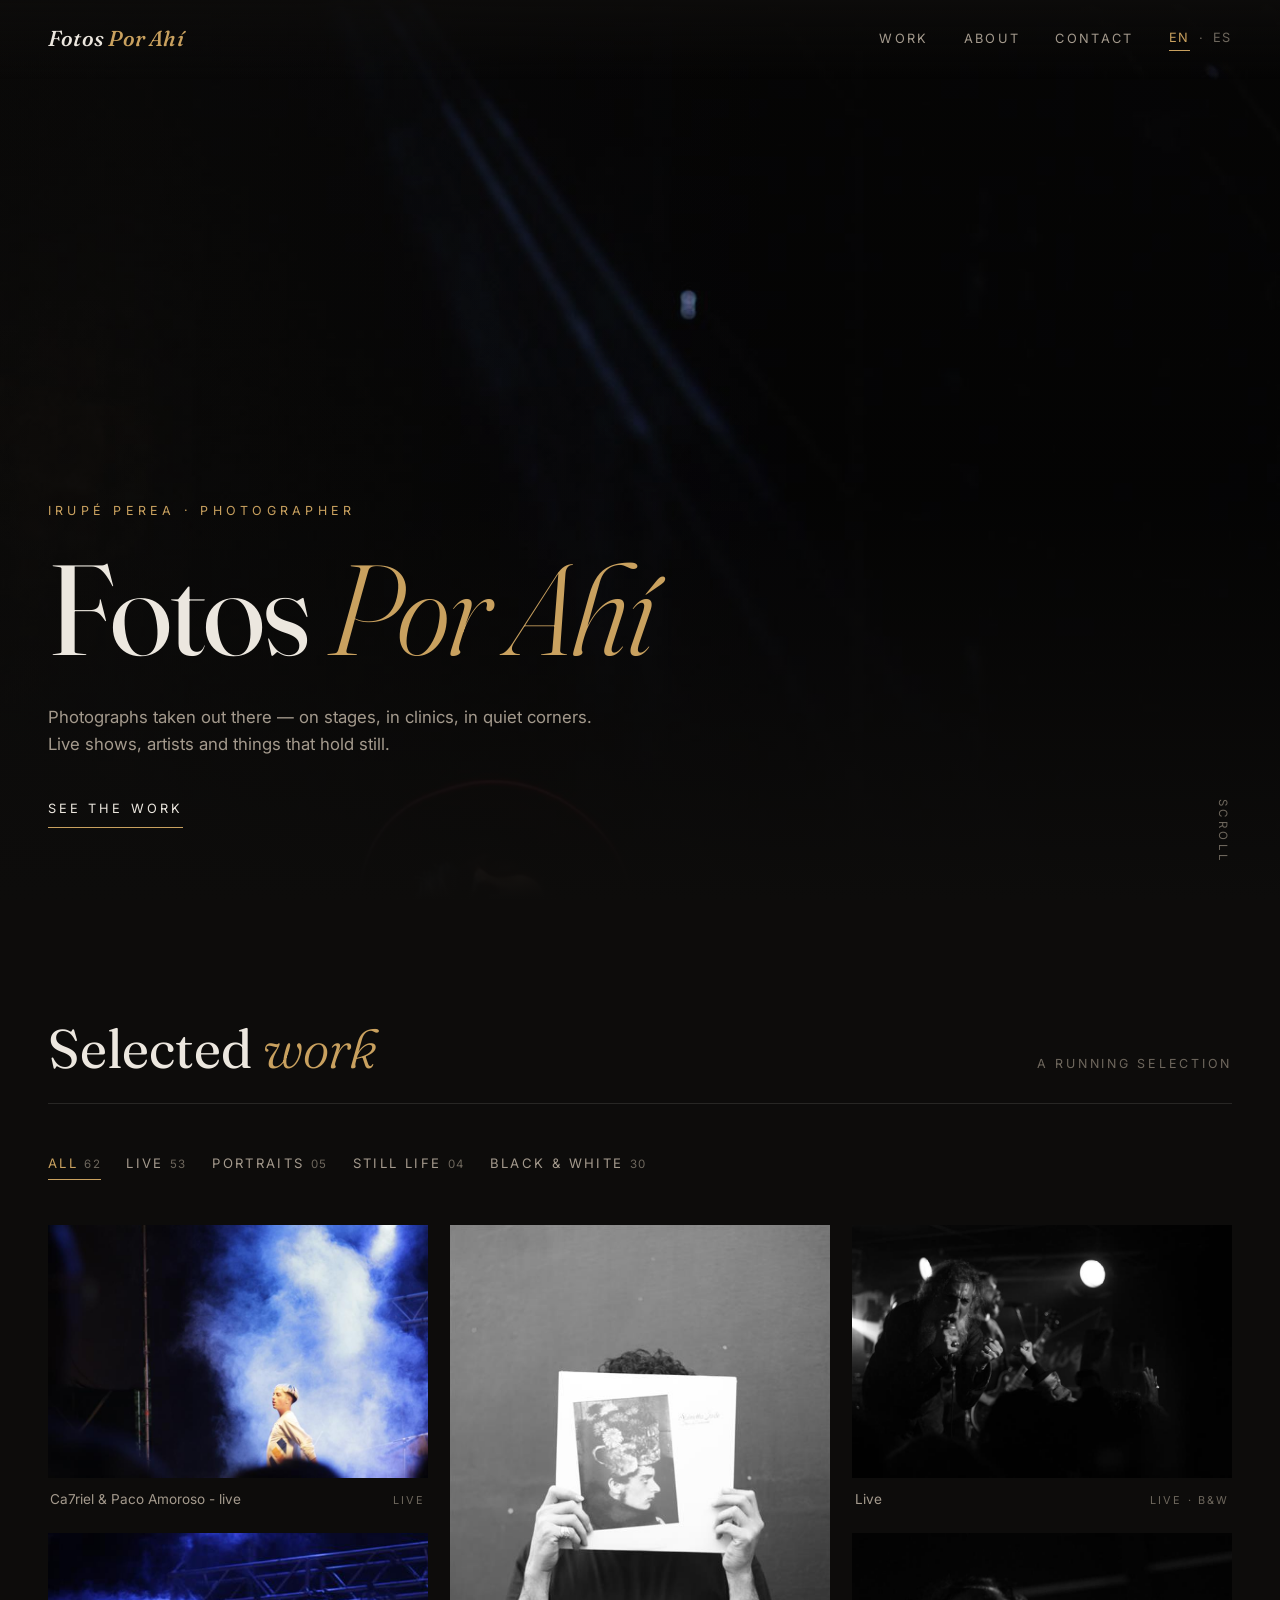
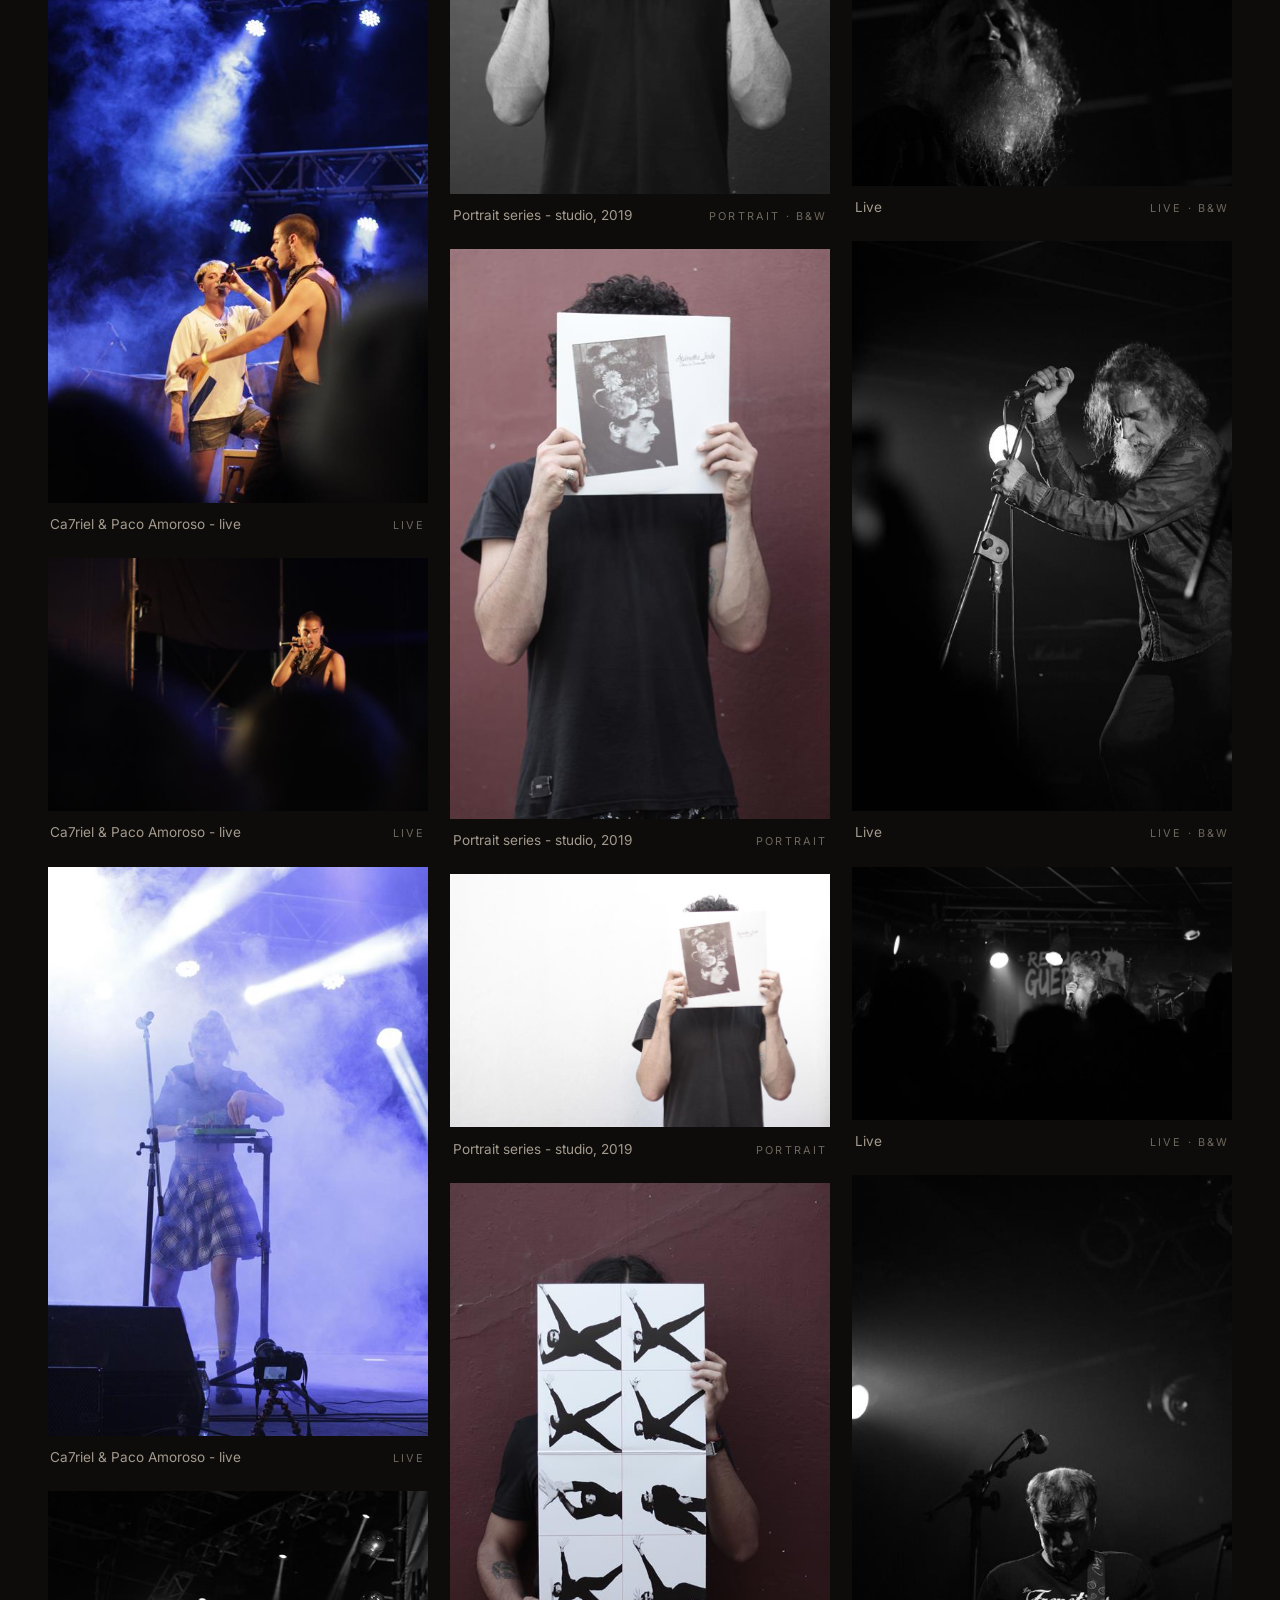
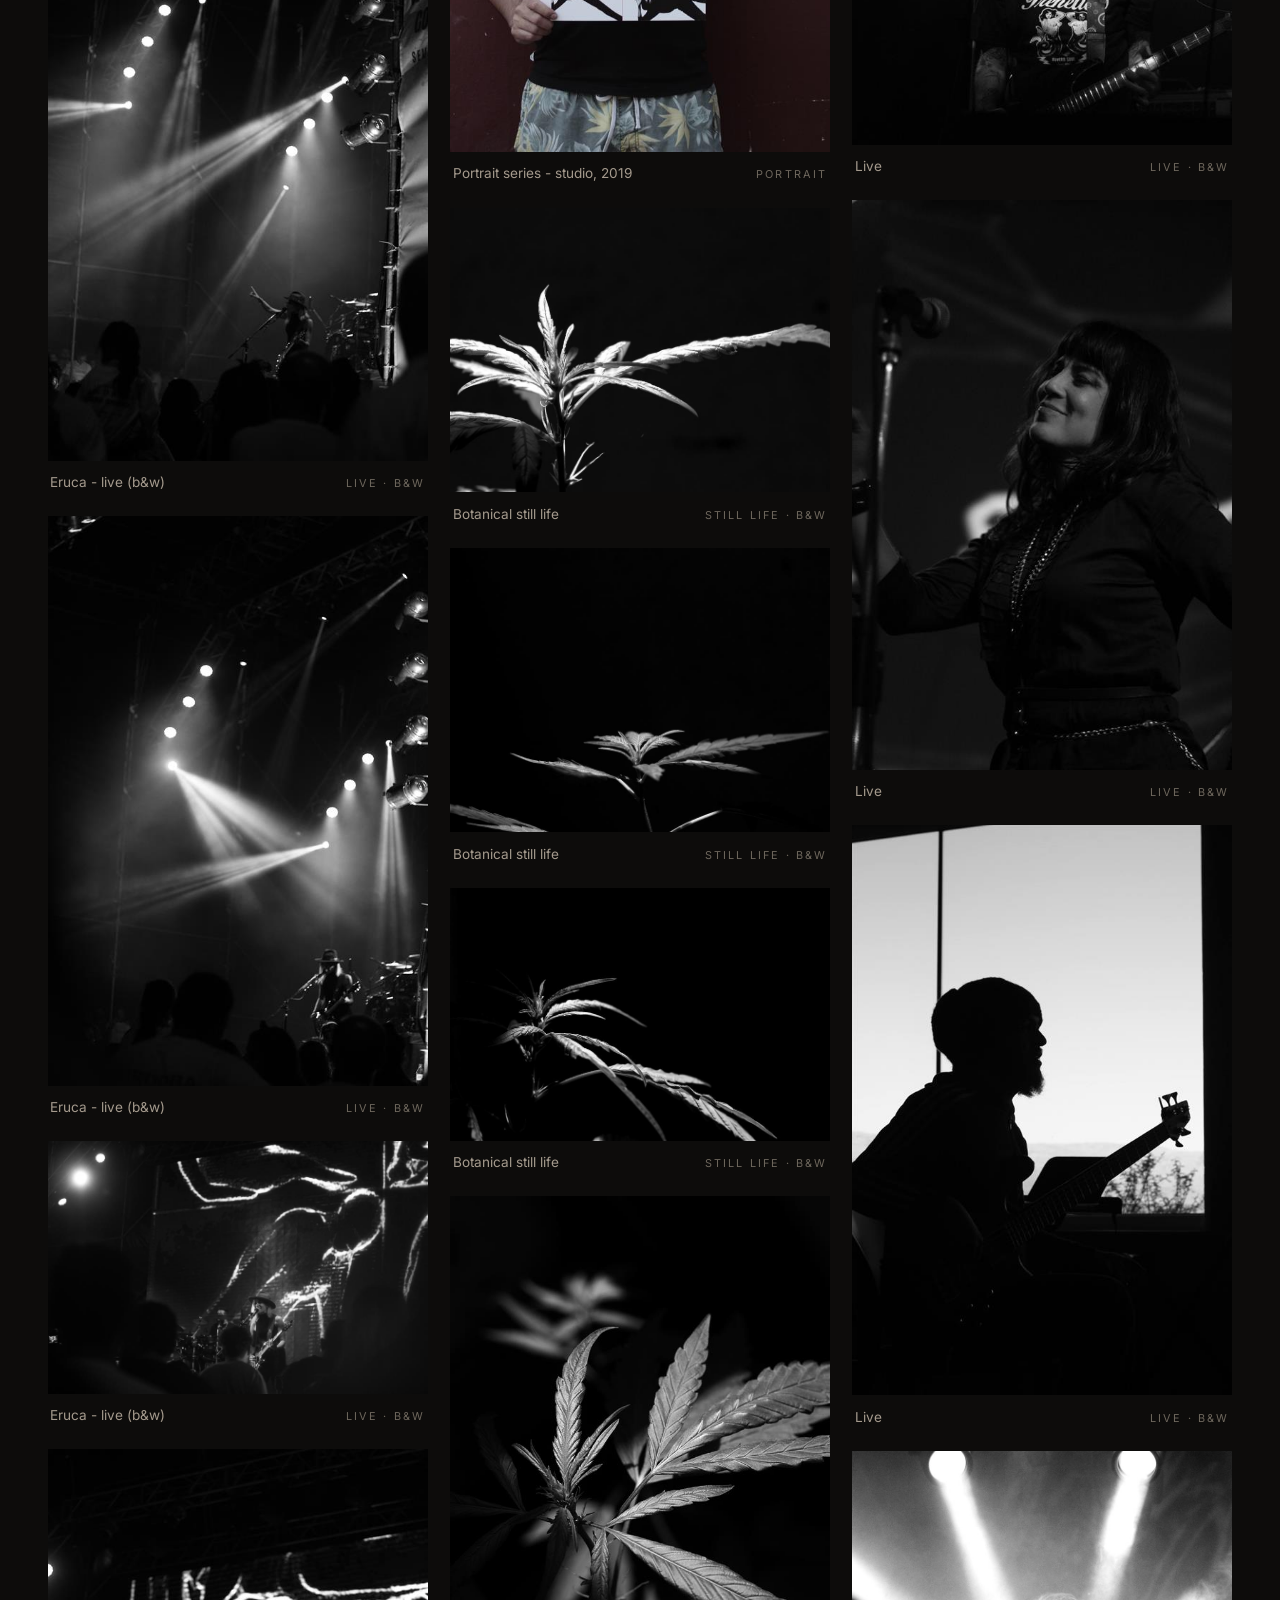
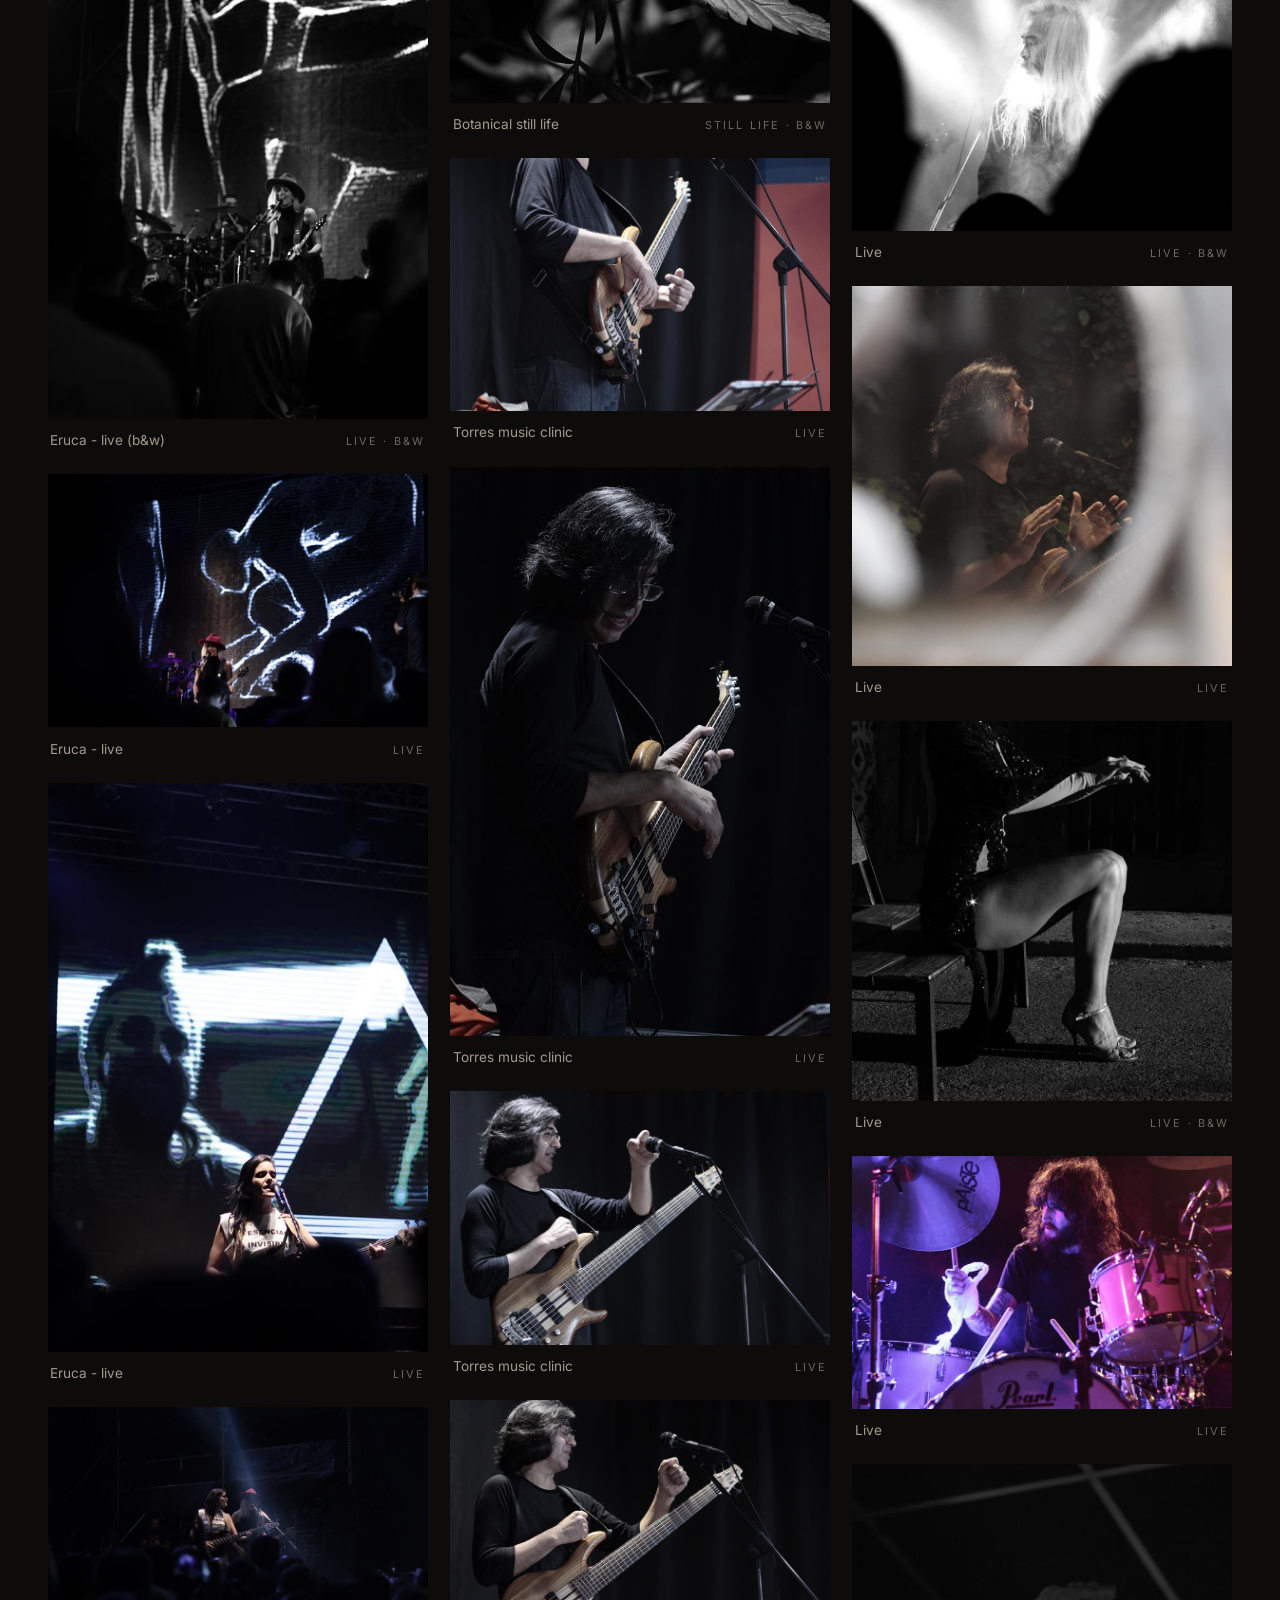
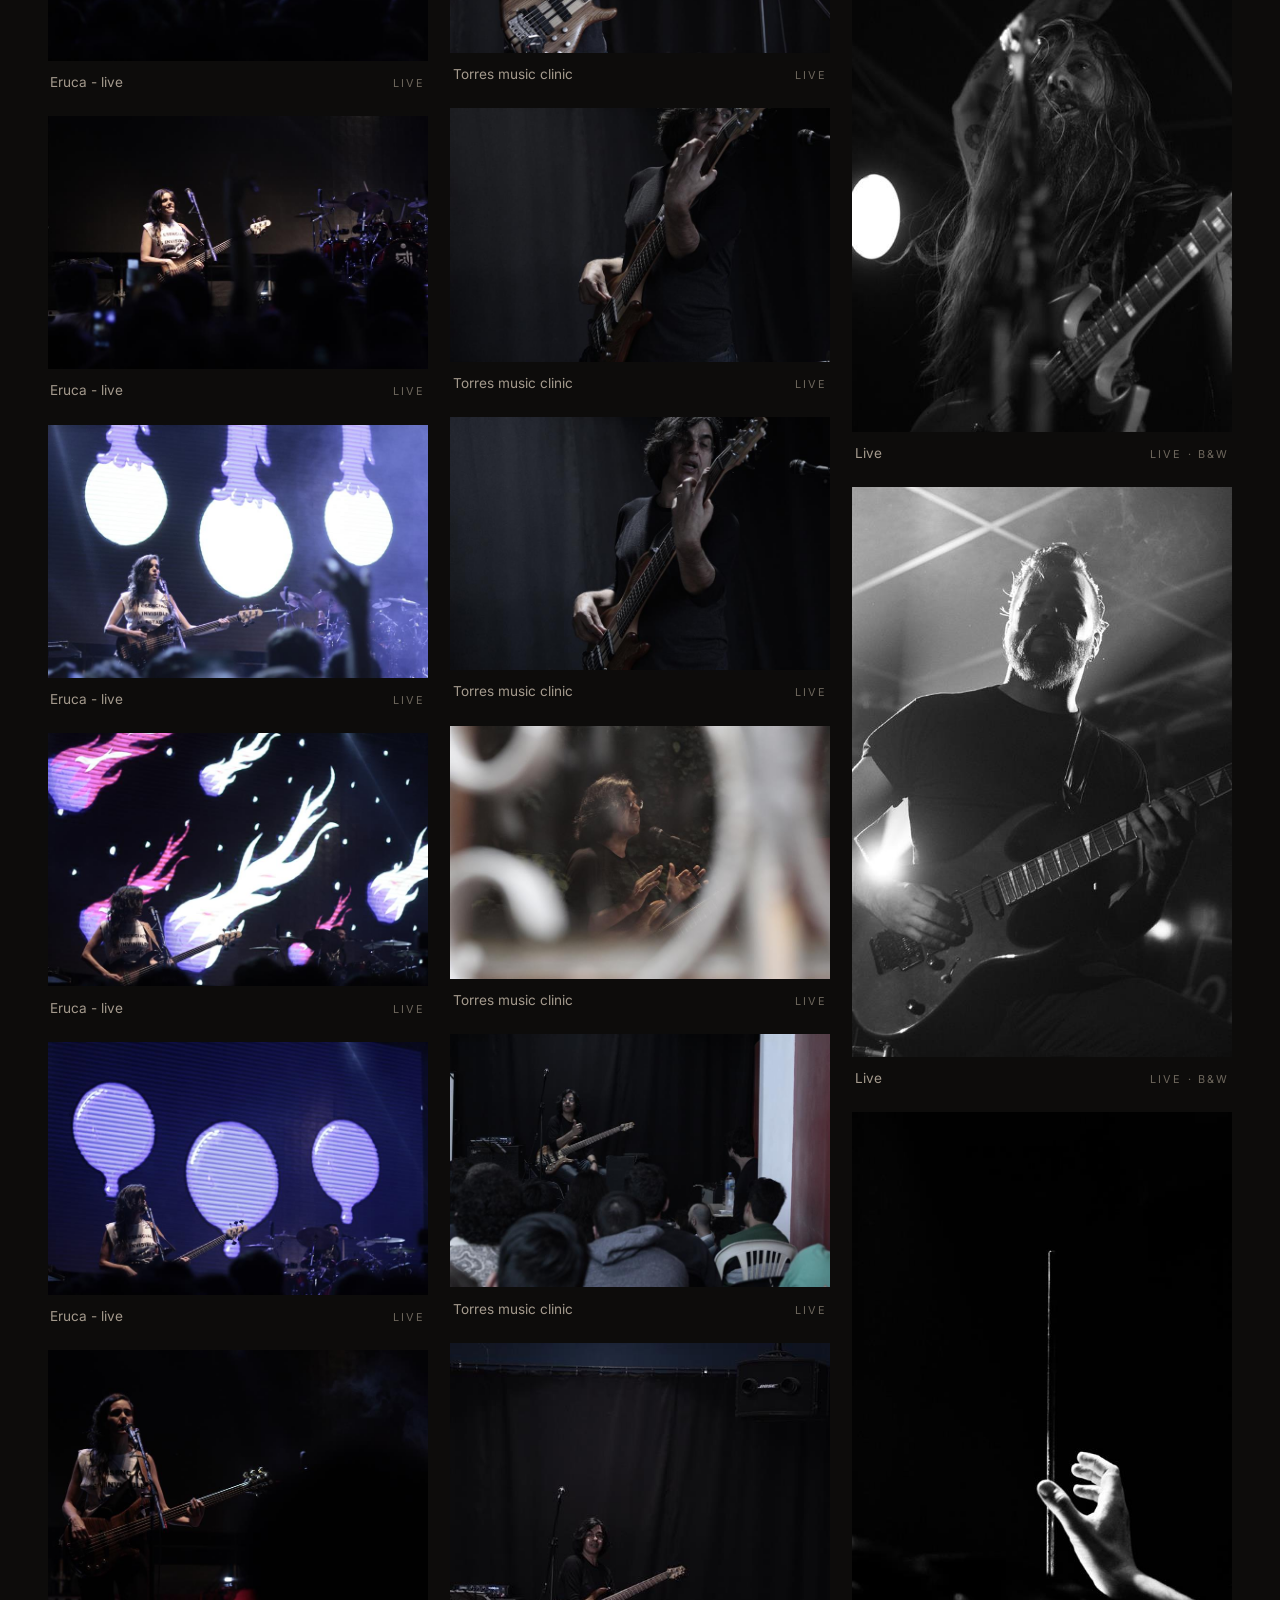
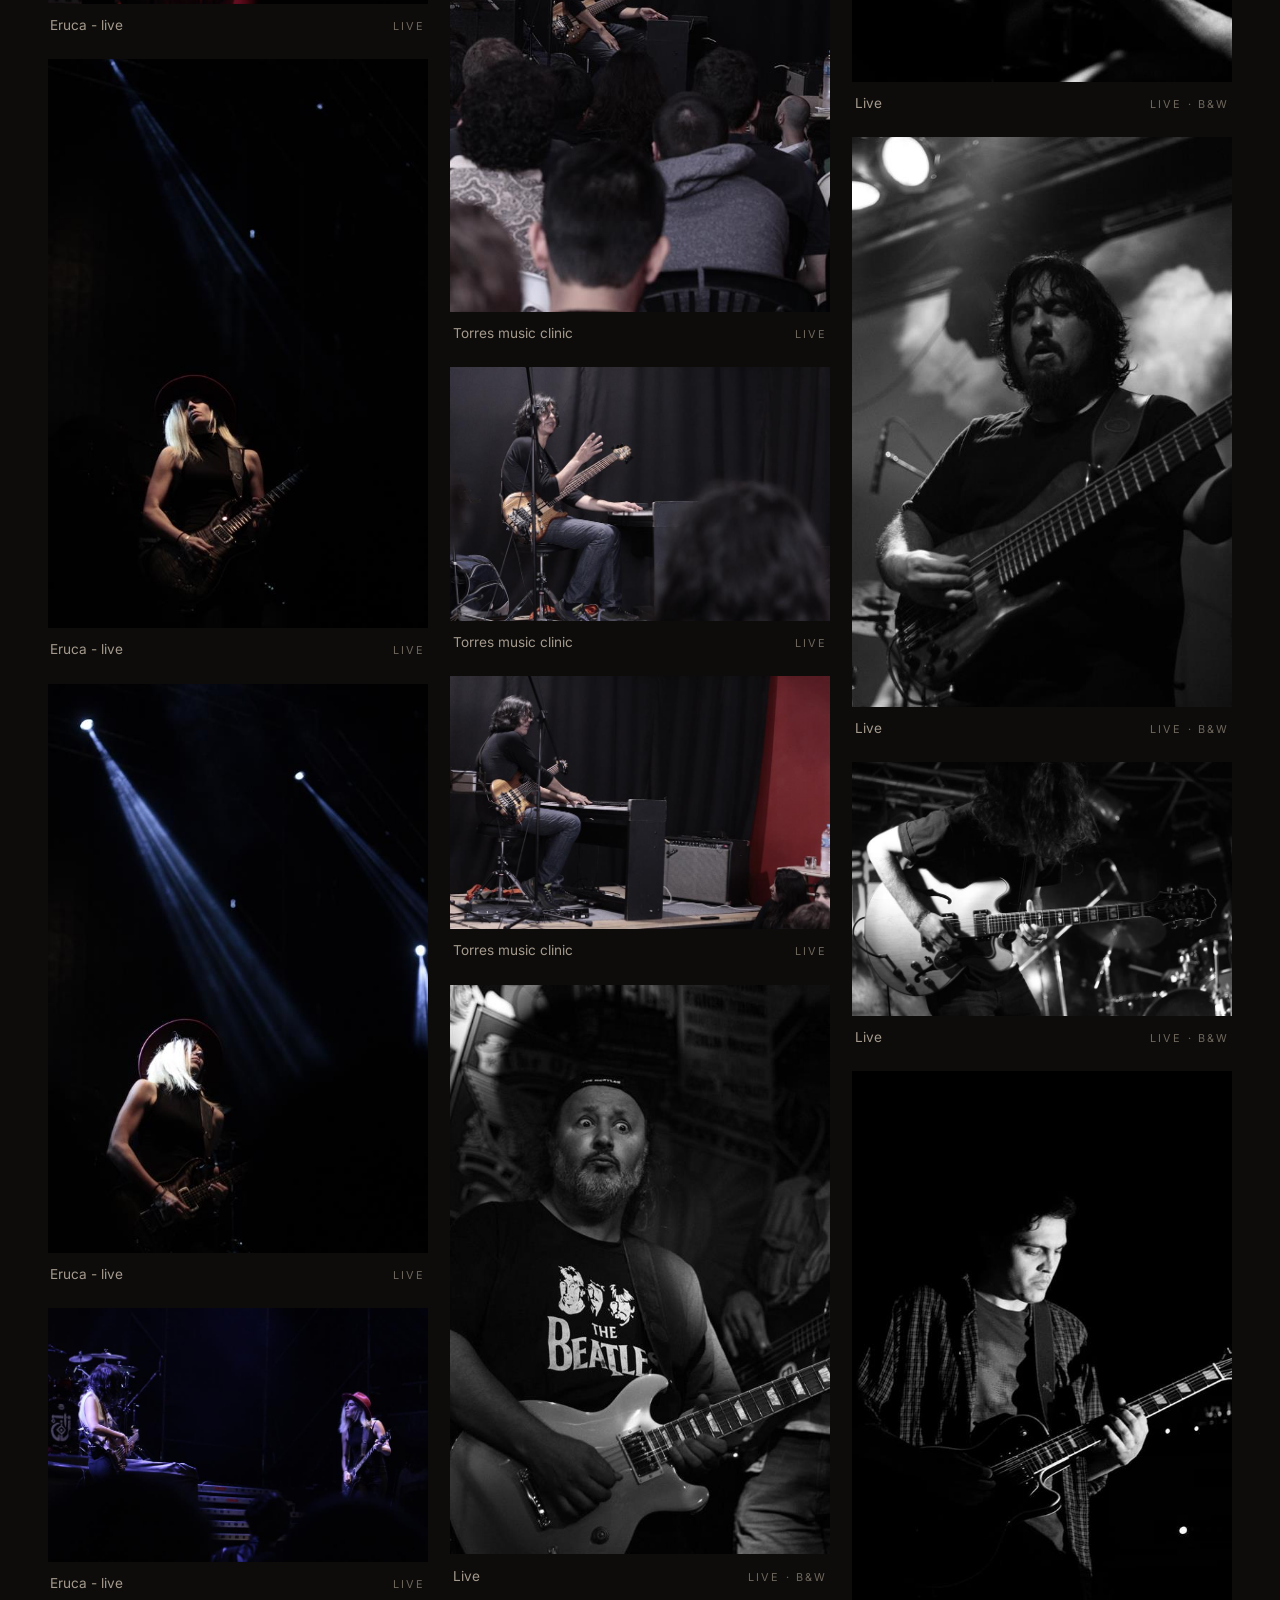
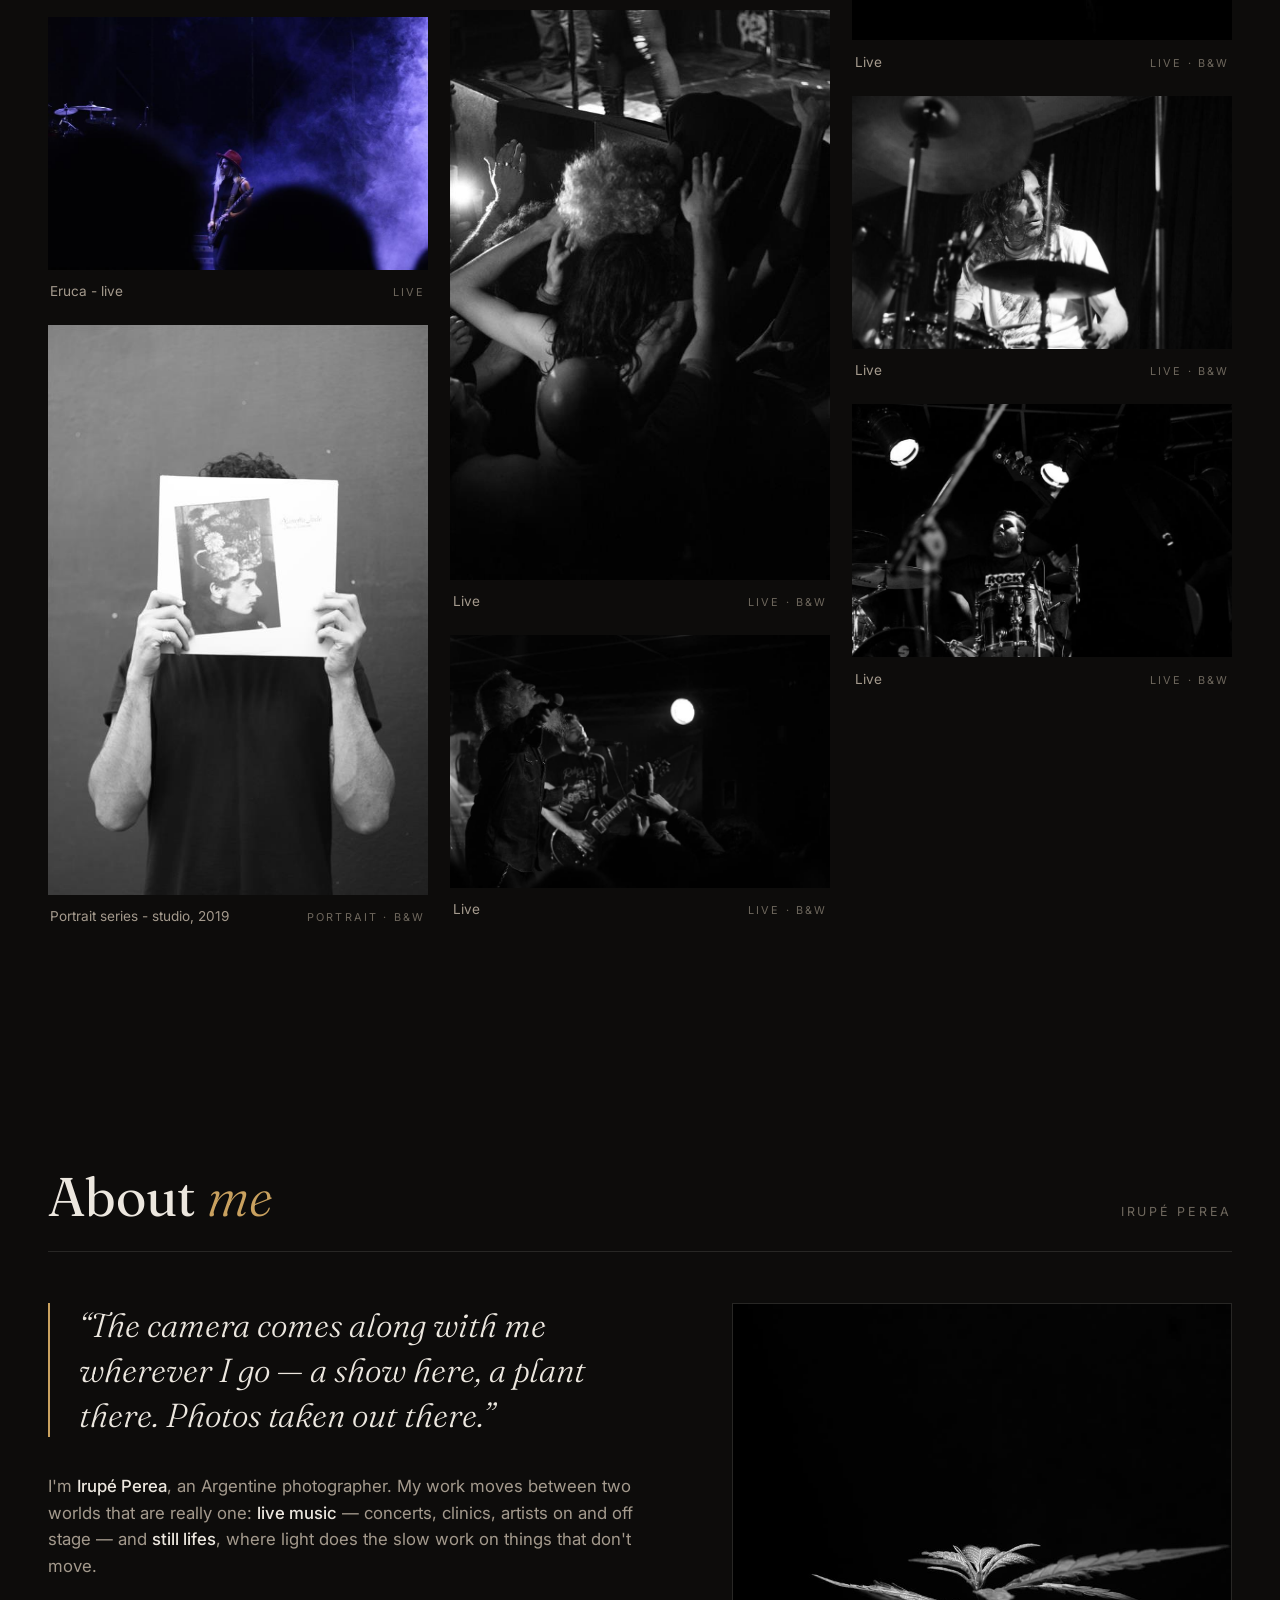
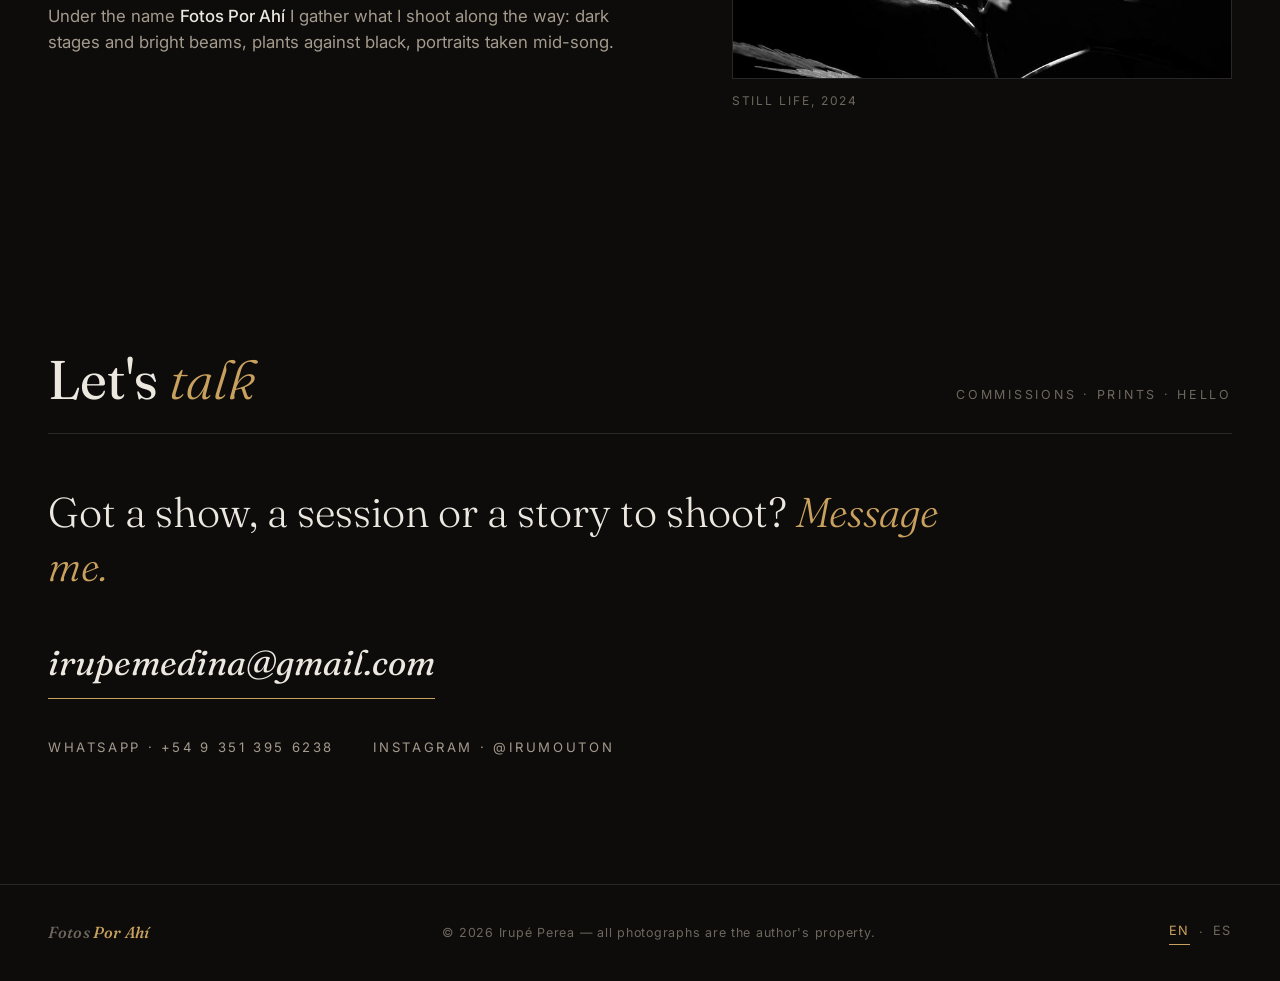
==== commit a663c760: "Email real de contacto: irupemedina@gmail.com" ====
--- a/index.html
+++ b/index.html
@@ -121,8 +121,9 @@
           Got a show, a session or a story to shoot?
           <em>Message me.</em>
         </p>
-        <a class="contact-mail" href="https://wa.me/5493513956238?text=Hi!%20I%20saw%20your%20portfolio%20and%20would%20like%20to%20get%20in%20touch" target="_blank" rel="noopener">+54 9 351 395 6238</a>
+        <a class="contact-mail" href="mailto:irupemedina@gmail.com">irupemedina@gmail.com</a>
         <div class="social-links">
+          <a href="https://wa.me/5493513956238?text=Hi!%20I%20saw%20your%20portfolio%20and%20would%20like%20to%20get%20in%20touch" target="_blank" rel="noopener">WhatsApp · +54 9 351 395 6238</a>
           <a href="https://www.instagram.com/irumouton" target="_blank" rel="noopener">Instagram · @irumouton</a>
         </div>
       </div>
